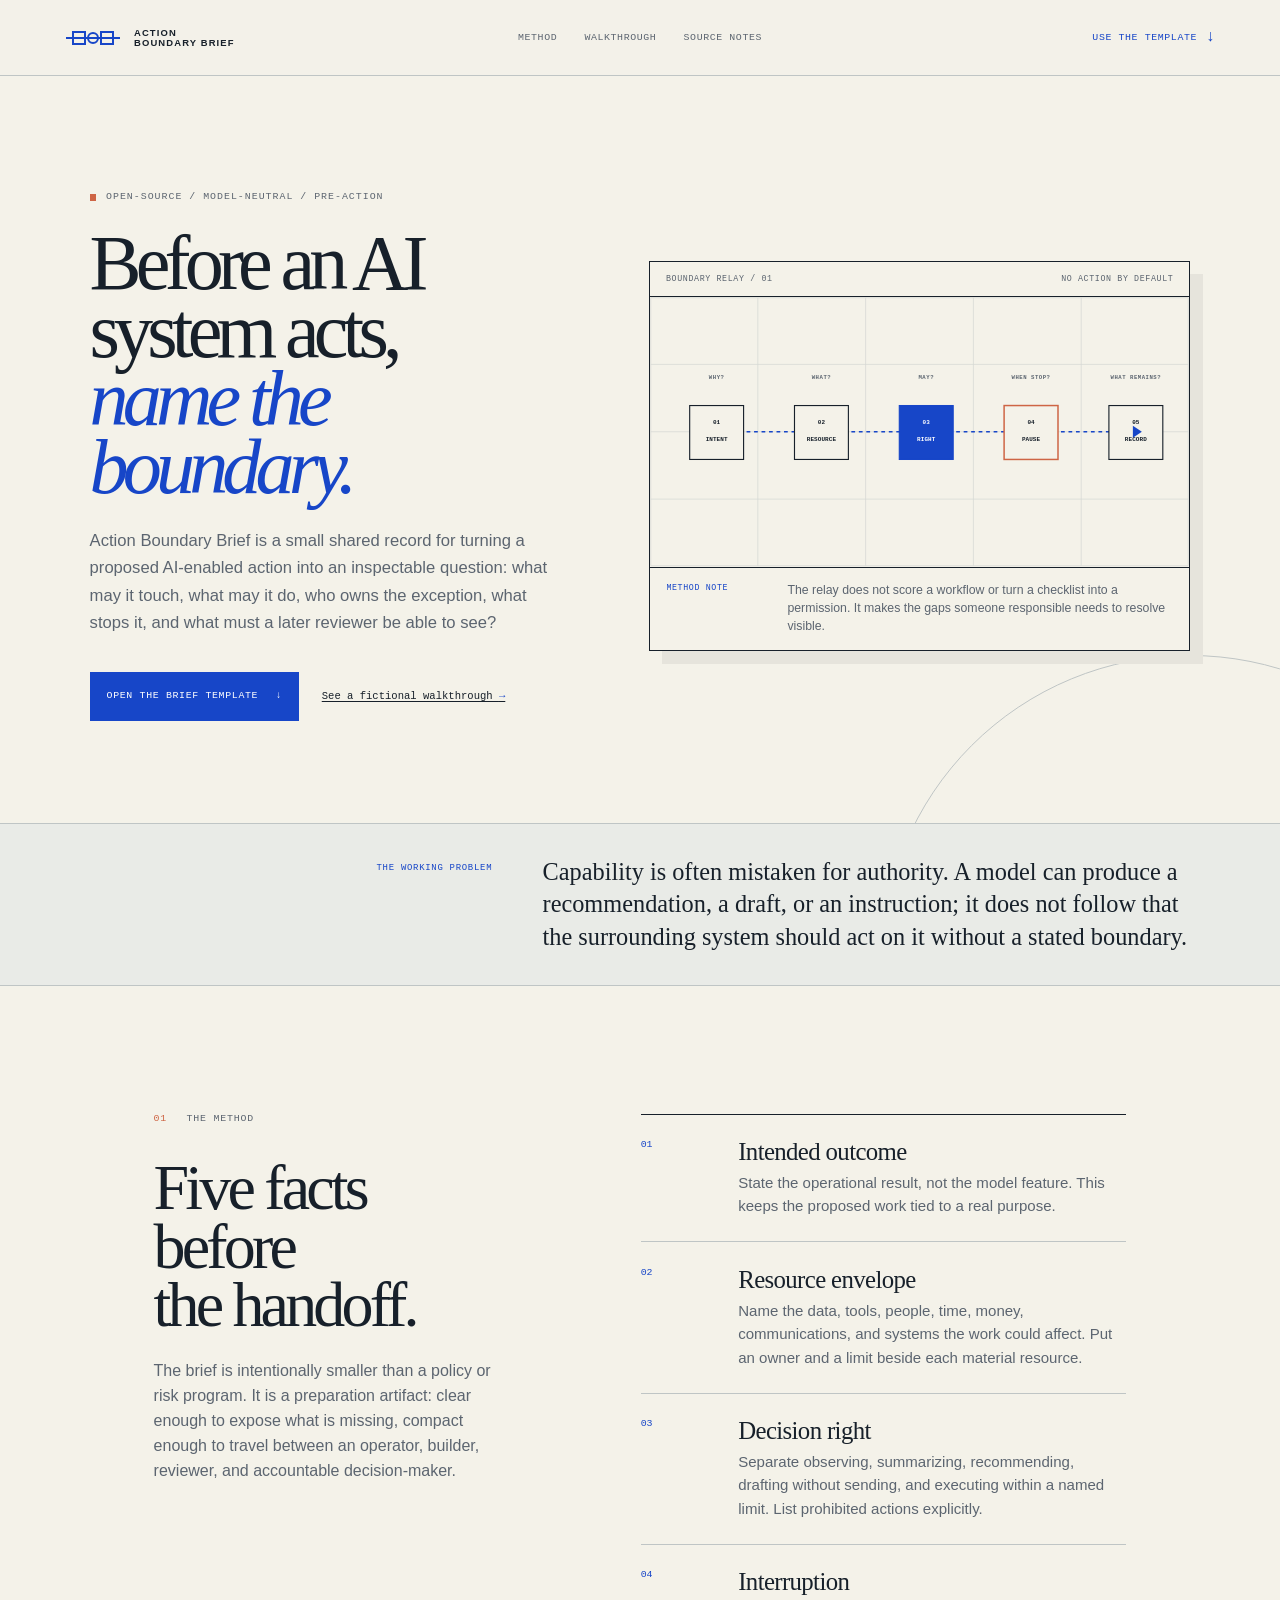
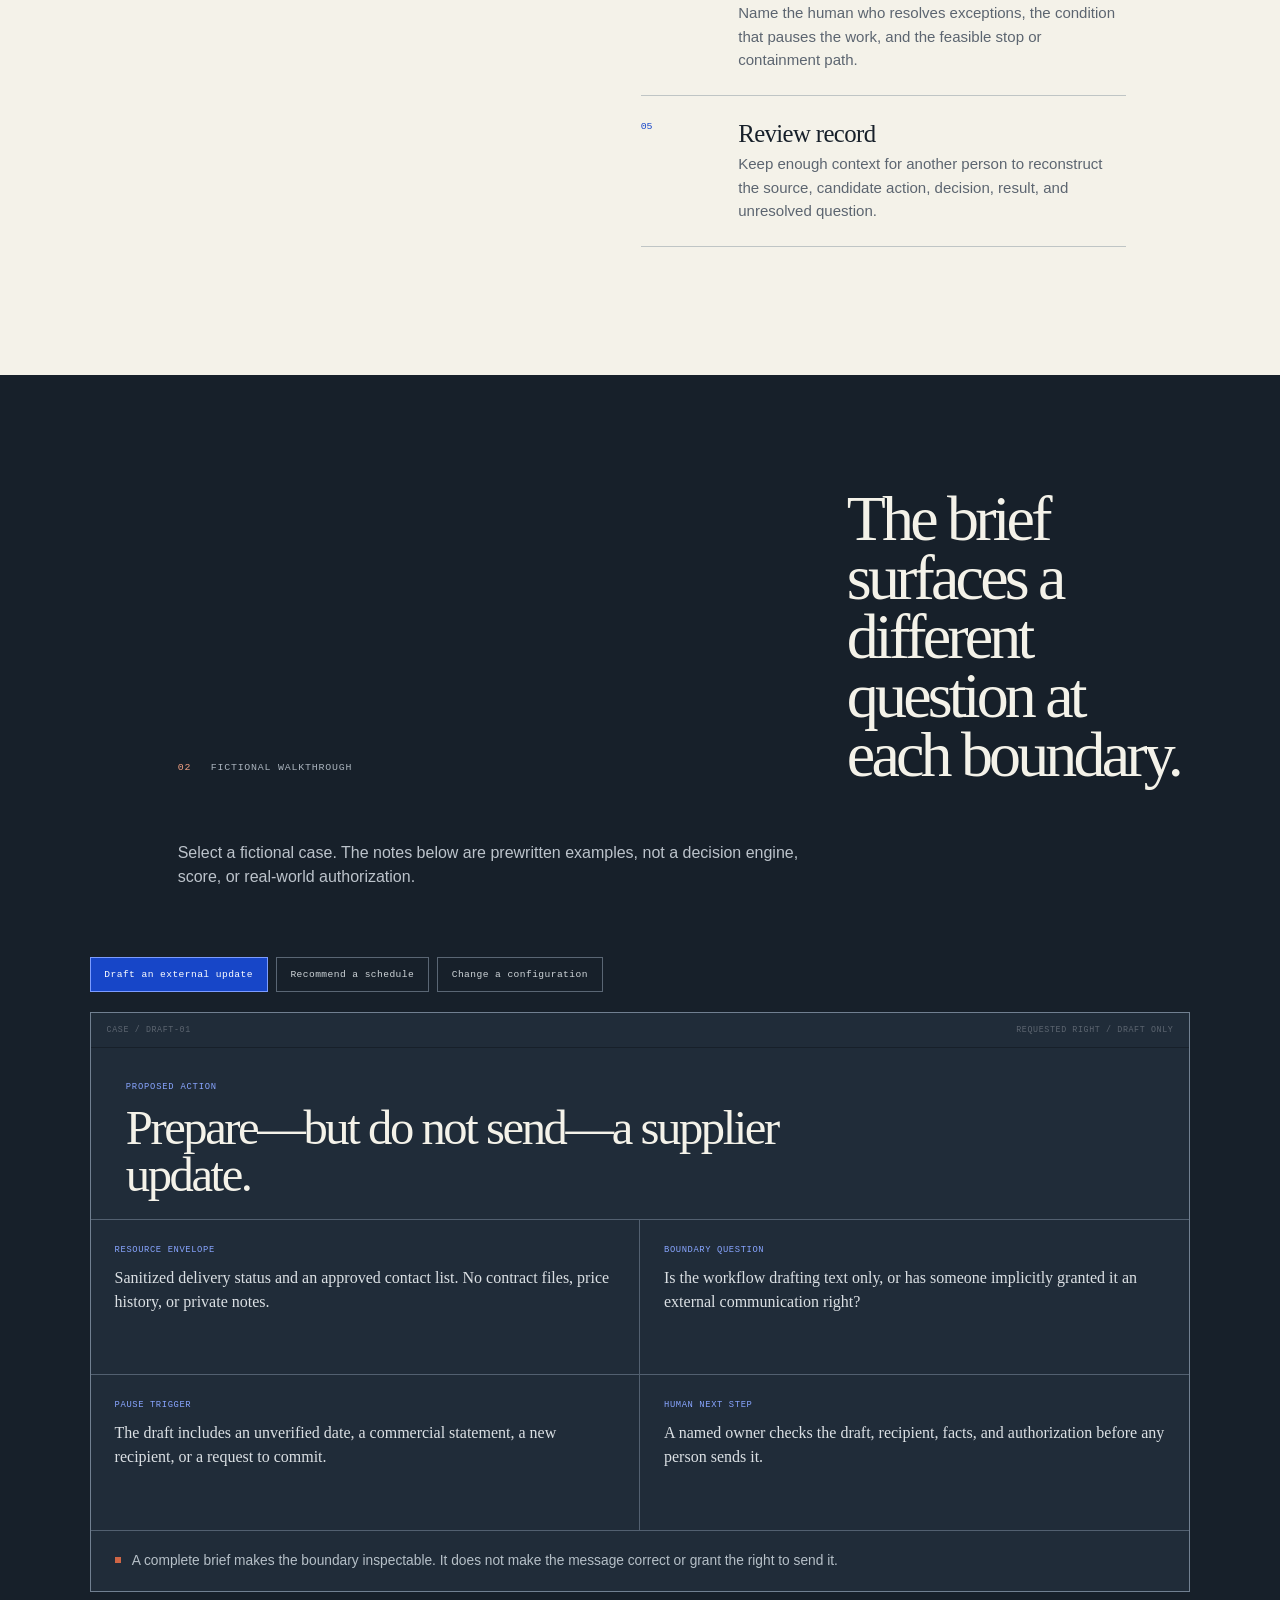
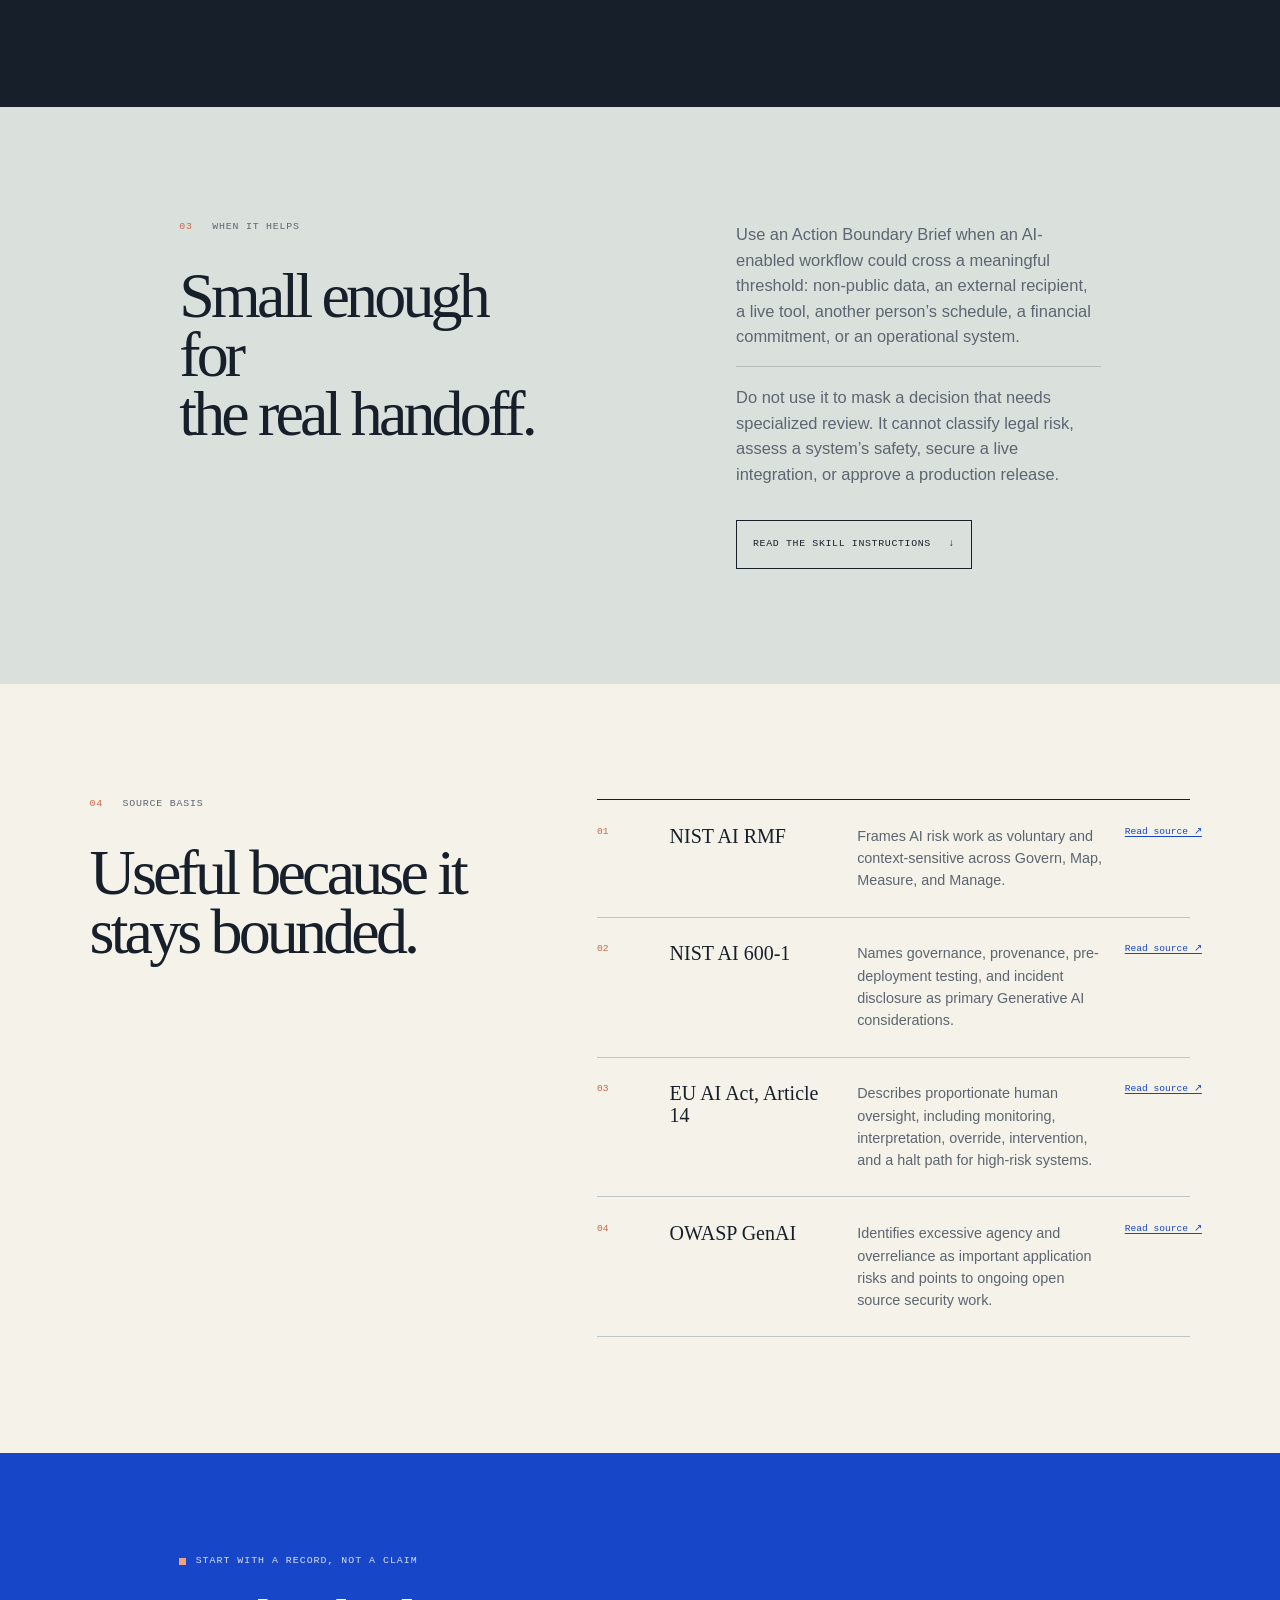
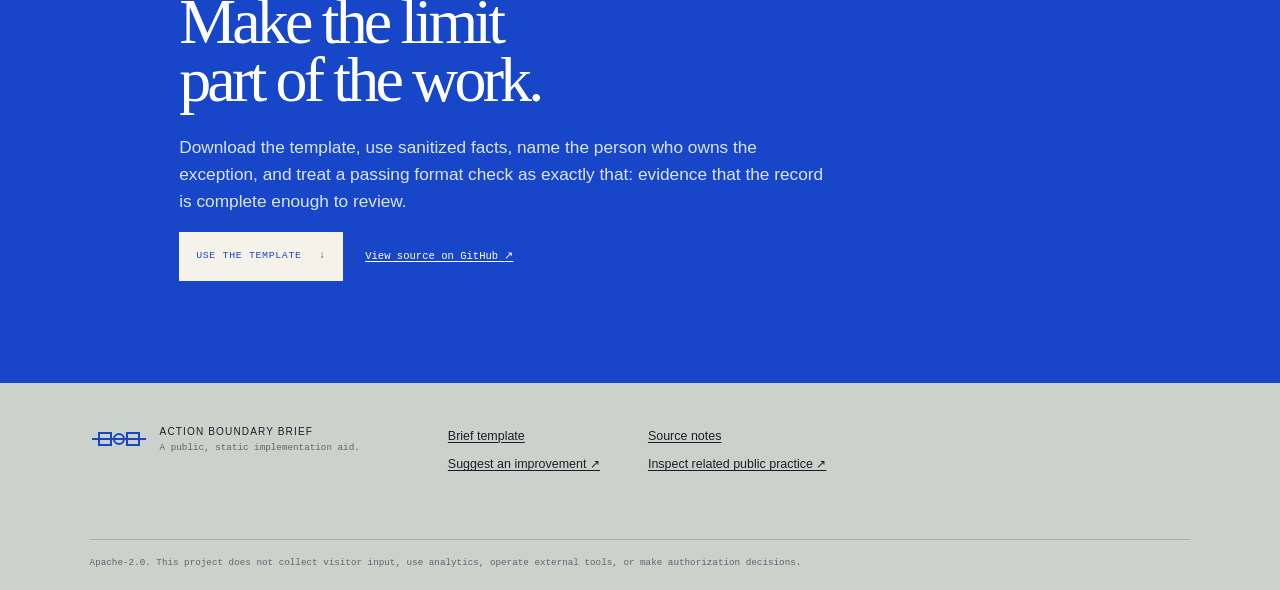
==== index.html @ e9f6a334 "feat: publish Action Boundary Brief skill" ====
<!doctype html>
<html lang="en"><head><meta charset="utf-8"><meta name="viewport" content="width=device-width, initial-scale=1"><title>Action Boundary Brief — Before an AI System Acts</title><meta name="description" content="A model-neutral, open-source skill for documenting the resource boundary, decision right, accountable human, interruption path, and review record before an AI-enabled workflow takes action."><meta name="robots" content="index,follow,max-image-preview:large,max-snippet:-1,max-video-preview:-1"><link rel="canonical" href="https://virtualmase.github.io/action-boundary-brief/"><meta name="theme-color" content="#f4f2e9"><meta property="og:type" content="website"><meta property="og:site_name" content="Action Boundary Brief"><meta property="og:title" content="Action Boundary Brief — Before an AI System Acts"><meta property="og:description" content="A small public skill for making AI-enabled work inspectable before access becomes authority."><meta property="og:url" content="https://virtualmase.github.io/action-boundary-brief/"><meta property="og:image" content="https://virtualmase.github.io/action-boundary-brief/og-image.svg"><link rel="icon" href="favicon.svg" type="image/svg+xml"><link rel="stylesheet" href="styles.css"><script>document.documentElement.classList.add('js');</script><script type="application/ld+json">{"@context":"https://schema.org","@type":"SoftwareSourceCode","@id":"https://virtualmase.github.io/action-boundary-brief/#source","name":"Action Boundary Brief","codeRepository":"https://github.com/virtualmase/action-boundary-brief","programmingLanguage":["Markdown","Python","JavaScript","HTML","CSS"],"license":"https://www.apache.org/licenses/LICENSE-2.0","description":"A model-neutral pre-action skill for making AI-enabled work legible before a workflow receives meaningful access or execution rights."}</script></head>
<body><a class="skip-link" href="#main">Skip to the brief</a><header class="site-header"><a class="brand" href="#top" aria-label="Action Boundary Brief home"><svg viewBox="0 0 58 24" aria-hidden="true"><path d="M2 12h54"/><rect x="9" y="6" width="12" height="12"/><rect x="37" y="6" width="12" height="12"/><circle cx="29" cy="12" r="5"/></svg><span>ACTION<br>BOUNDARY BRIEF</span></a><nav class="desktop-nav" aria-label="Page navigation"><a href="#method">Method</a><a href="#walkthrough">Walkthrough</a><a href="#sources">Source notes</a></nav><a class="header-link" href="templates/action-boundary-brief.md">Use the template <span aria-hidden="true">↓</span></a><button class="menu-toggle" type="button" aria-expanded="false" aria-controls="mobile-menu" aria-label="Open navigation"><span></span><span></span></button><nav class="mobile-menu" id="mobile-menu" aria-label="Mobile navigation"><a href="#method">Method</a><a href="#walkthrough">Walkthrough</a><a href="#sources">Source notes</a><a href="templates/action-boundary-brief.md">Use the template</a></nav></header>
<main id="main"><section class="hero" id="top" aria-labelledby="hero-title"><div class="hero-copy"><p class="eyebrow"><i></i> OPEN-SOURCE / MODEL-NEUTRAL / PRE-ACTION</p><h1 id="hero-title">Before an AI system acts,<br><em>name the boundary.</em></h1><p class="hero-deck">Action Boundary Brief is a small shared record for turning a proposed AI-enabled action into an inspectable question: what may it touch, what may it do, who owns the exception, what stops it, and what must a later reviewer be able to see?</p><div class="hero-actions"><a class="button button-primary" href="templates/action-boundary-brief.md">Open the brief template <span aria-hidden="true">↓</span></a><a class="text-link" href="#walkthrough">See a fictional walkthrough <span aria-hidden="true">→</span></a></div></div><figure class="relay-figure" aria-labelledby="relay-caption"><div class="panel-meta"><span>BOUNDARY RELAY / 01</span><span>NO ACTION BY DEFAULT</span></div><svg viewBox="0 0 720 360" role="img" aria-labelledby="relay-title relay-description"><title id="relay-title">The Action Boundary Brief relay</title><desc id="relay-description">A proposed action moves through five gates: intent, resources, right, interruption, and record. Each gate requires an explicit fact before the next stage can be reviewed.</desc><path class="grid" d="M1 1h718v358H1zM1 90h718M1 180h718M1 270h718M144 1v358M288 1v358M432 1v358M576 1v358"/><path class="route" d="M59 180h601"/><g class="gate"><rect x="53" y="145" width="72" height="72"/><text x="89" y="169">01</text><text x="89" y="193">INTENT</text></g><g class="gate"><rect x="193" y="145" width="72" height="72"/><text x="229" y="169">02</text><text x="229" y="193">RESOURCE</text></g><g class="gate active"><rect x="333" y="145" width="72" height="72"/><text x="369" y="169">03</text><text x="369" y="193">RIGHT</text></g><g class="gate pause"><rect x="473" y="145" width="72" height="72"/><text x="509" y="169">04</text><text x="509" y="193">PAUSE</text></g><g class="gate"><rect x="613" y="145" width="72" height="72"/><text x="649" y="169">05</text><text x="649" y="193">RECORD</text></g><text class="micro-label" x="89" y="110">WHY?</text><text class="micro-label" x="229" y="110">WHAT?</text><text class="micro-label" x="369" y="110">MAY?</text><text class="micro-label" x="509" y="110">WHEN STOP?</text><text class="micro-label" x="649" y="110">WHAT REMAINS?</text><path class="arrow" d="m657 180-12-8v16z"/></svg><figcaption id="relay-caption"><span>METHOD NOTE</span> The relay does not score a workflow or turn a checklist into a permission. It makes the gaps someone responsible needs to resolve visible.</figcaption></figure></section>
<section class="statement"><p><span>THE WORKING PROBLEM</span> Capability is often mistaken for authority. A model can produce a recommendation, a draft, or an instruction; it does not follow that the surrounding system should act on it without a stated boundary.</p></section>
<section class="method" id="method" aria-labelledby="method-title"><div class="section-intro"><p class="section-label"><b>01</b> THE METHOD</p><h2 id="method-title">Five facts before<br>the handoff.</h2><p>The brief is intentionally smaller than a policy or risk program. It is a preparation artifact: clear enough to expose what is missing, compact enough to travel between an operator, builder, reviewer, and accountable decision-maker.</p></div><ol class="method-steps"><li><span>01</span><div><h3>Intended outcome</h3><p>State the operational result, not the model feature. This keeps the proposed work tied to a real purpose.</p></div></li><li><span>02</span><div><h3>Resource envelope</h3><p>Name the data, tools, people, time, money, communications, and systems the work could affect. Put an owner and a limit beside each material resource.</p></div></li><li><span>03</span><div><h3>Decision right</h3><p>Separate observing, summarizing, recommending, drafting without sending, and executing within a named limit. List prohibited actions explicitly.</p></div></li><li><span>04</span><div><h3>Interruption</h3><p>Name the human who resolves exceptions, the condition that pauses the work, and the feasible stop or containment path.</p></div></li><li><span>05</span><div><h3>Review record</h3><p>Keep enough context for another person to reconstruct the source, candidate action, decision, result, and unresolved question.</p></div></li></ol></section>
<section class="walkthrough" id="walkthrough" aria-labelledby="walkthrough-title"><div class="walkthrough-head"><p class="section-label"><b>02</b> FICTIONAL WALKTHROUGH</p><h2 id="walkthrough-title">The brief surfaces a<br>different question at each boundary.</h2><p>Select a fictional case. The notes below are prewritten examples, not a decision engine, score, or real-world authorization.</p></div><div class="case-selector" role="group" aria-label="Choose a fictional walkthrough case"><button class="case-button is-selected" type="button" data-case="draft">Draft an external update</button><button class="case-button" type="button" data-case="schedule">Recommend a schedule</button><button class="case-button" type="button" data-case="config">Change a configuration</button></div><article class="case-sheet" aria-live="polite"><div class="case-meta"><span id="case-code">CASE / DRAFT-01</span><span id="case-state">REQUESTED RIGHT / DRAFT ONLY</span></div><div class="case-title"><p>PROPOSED ACTION</p><h3 id="case-title">Prepare—but do not send—a supplier update.</h3></div><dl class="case-grid"><div><dt>Resource envelope</dt><dd id="case-resource">Sanitized delivery status and an approved contact list. No contract files, price history, or private notes.</dd></div><div><dt>Boundary question</dt><dd id="case-question">Is the workflow drafting text only, or has someone implicitly granted it an external communication right?</dd></div><div><dt>Pause trigger</dt><dd id="case-pause">The draft includes an unverified date, a commercial statement, a new recipient, or a request to commit.</dd></div><div><dt>Human next step</dt><dd id="case-next">A named owner checks the draft, recipient, facts, and authorization before any person sends it.</dd></div></dl><p class="case-note"><i></i><span id="case-note">A complete brief makes the boundary inspectable. It does not make the message correct or grant the right to send it.</span></p></article></section>
<section class="use-boundary"><div><p class="section-label"><b>03</b> WHEN IT HELPS</p><h2>Small enough for<br>the real handoff.</h2></div><div class="use-copy"><p>Use an Action Boundary Brief when an AI-enabled workflow could cross a meaningful threshold: non-public data, an external recipient, a live tool, another person’s schedule, a financial commitment, or an operational system.</p><p>Do not use it to mask a decision that needs specialized review. It cannot classify legal risk, assess a system’s safety, secure a live integration, or approve a production release.</p><a class="button button-outline" href="SKILL.md">Read the skill instructions <span aria-hidden="true">↓</span></a></div></section>
<section class="sources" id="sources" aria-labelledby="sources-title"><div><p class="section-label"><b>04</b> SOURCE BASIS</p><h2 id="sources-title">Useful because it<br>stays bounded.</h2></div><div class="source-list"><article><span>01</span><h3>NIST AI RMF</h3><p>Frames AI risk work as voluntary and context-sensitive across Govern, Map, Measure, and Manage.</p><a href="https://www.nist.gov/itl/ai-risk-management-framework">Read source ↗</a></article><article><span>02</span><h3>NIST AI 600-1</h3><p>Names governance, provenance, pre-deployment testing, and incident disclosure as primary Generative AI considerations.</p><a href="https://doi.org/10.6028/NIST.AI.600-1">Read source ↗</a></article><article><span>03</span><h3>EU AI Act, Article 14</h3><p>Describes proportionate human oversight, including monitoring, interpretation, override, intervention, and a halt path for high-risk systems.</p><a href="https://ai-act-service-desk.ec.europa.eu/en/ai-act/article-14">Read source ↗</a></article><article><span>04</span><h3>OWASP GenAI</h3><p>Identifies excessive agency and overreliance as important application risks and points to ongoing open source security work.</p><a href="https://owasp.org/www-project-top-10-for-large-language-model-applications/">Read source ↗</a></article></div></section>
<section class="closing"><p class="eyebrow"><i></i> START WITH A RECORD, NOT A CLAIM</p><h2>Make the limit<br>part of the work.</h2><p>Download the template, use sanitized facts, name the person who owns the exception, and treat a passing format check as exactly that: evidence that the record is complete enough to review.</p><div><a class="button button-primary" href="templates/action-boundary-brief.md">Use the template <span aria-hidden="true">↓</span></a><a class="text-link" href="https://github.com/virtualmase/action-boundary-brief">View source on GitHub <span aria-hidden="true">↗</span></a></div></section></main>
<footer class="site-footer"><div class="footer-mark"><svg viewBox="0 0 58 24" aria-hidden="true"><path d="M2 12h54"/><rect x="9" y="6" width="12" height="12"/><rect x="37" y="6" width="12" height="12"/><circle cx="29" cy="12" r="5"/></svg><p><strong>ACTION BOUNDARY BRIEF</strong><span>A public, static implementation aid.</span></p></div><div class="footer-links"><a href="templates/action-boundary-brief.md">Brief template</a><a href="references/source-notes.md">Source notes</a><a href="https://github.com/virtualmase/action-boundary-brief/issues">Suggest an improvement ↗</a><a href="https://autonomousresourcemanagement.com/practice/">Inspect related public practice ↗</a></div><p class="footer-note">Apache-2.0. This project does not collect visitor input, use analytics, operate external tools, or make authorization decisions.</p></footer><script src="script.js" defer></script></body></html>
---- styles.css ----
/* Decision Relay — light technical wayfinding; cobalt signals named boundary, rust signals pause/unknown. */
:root{--paper:#f4f2e9;--paper-deep:#e6e4dc;--ink:#17202a;--soft:#5c6570;--line:#bfc5c5;--cobalt:#1746c8;--cobalt-deep:#0e2d83;--rust:#ce6545;--serif:Georgia,"Times New Roman",serif;--sans:Arial,Helvetica,sans-serif;--mono:"SFMono-Regular",Consolas,"Liberation Mono",monospace;--ease:cubic-bezier(.23,1,.32,1)}*{box-sizing:border-box}html{scroll-behavior:smooth}body{margin:0;min-width:320px;background:var(--paper);color:var(--ink);font:16px/1.55 var(--sans)}a{color:inherit;text-underline-offset:.2em;text-decoration-thickness:1px}a:focus-visible,button:focus-visible{outline:3px solid var(--rust);outline-offset:4px}.skip-link{position:fixed;z-index:30;top:.75rem;left:.75rem;padding:.75rem 1rem;background:var(--cobalt);color:#fff;transform:translateY(-200%)}.skip-link:focus{transform:translateY(0)}.site-header{min-height:76px;padding:0 clamp(1.2rem,5vw,5rem);display:grid;grid-template-columns:minmax(200px,1fr) auto minmax(200px,1fr);align-items:center;border-bottom:1px solid var(--line);background:color-mix(in srgb,var(--paper) 94%,transparent);position:relative;z-index:5}.brand{display:inline-flex;align-items:center;gap:.75rem;width:max-content;text-decoration:none;font:700 .59rem/.98 var(--sans);letter-spacing:.12em}.brand svg,.footer-mark svg{width:58px;height:24px;fill:none;stroke:var(--cobalt);stroke-width:2}.desktop-nav{display:flex;gap:1.7rem}.desktop-nav a,.header-link{color:var(--soft);font:.62rem/1 var(--mono);letter-spacing:.06em;text-decoration:none;text-transform:uppercase}.desktop-nav a:hover,.header-link{color:var(--cobalt)}.header-link{justify-self:end;display:inline-flex;gap:.55rem}.header-link span{font-size:1rem;line-height:.5}.menu-toggle,.mobile-menu{display:none}.hero{display:grid;grid-template-columns:minmax(340px,.93fr) minmax(450px,1.07fr);gap:clamp(2rem,7vw,8rem);min-height:690px;padding:clamp(4rem,9vw,9rem) clamp(1.25rem,7vw,9rem) clamp(4rem,8vw,7rem);overflow:hidden;position:relative}.hero:before{content:"";position:absolute;right:-17vw;bottom:-35vw;width:48vw;height:48vw;min-width:500px;min-height:500px;border:1px solid var(--line);border-radius:50%;pointer-events:none}.hero-copy{align-self:center;position:relative;z-index:1}.eyebrow{display:flex;gap:.6rem;align-items:center;margin:0 0 1.55rem;color:var(--soft);font:.62rem/1.3 var(--mono);letter-spacing:.1em}.eyebrow i{display:block;width:.43rem;height:.43rem;background:var(--rust)}h1,h2,h3,p{margin-top:0}h1{margin-bottom:1.65rem;font:400 clamp(3.35rem,6.1vw,6.8rem)/.87 var(--serif);letter-spacing:-.075em}h1 em,h2 em{color:var(--cobalt)}.hero-deck{max-width:630px;margin-bottom:2.2rem;color:var(--soft);font-size:clamp(1rem,1.3vw,1.17rem);line-height:1.65}.hero-actions,.closing>div{display:flex;flex-wrap:wrap;align-items:center;gap:1.4rem}.button{display:inline-flex;align-items:center;justify-content:space-between;gap:1.1rem;min-height:49px;padding:.96rem 1rem;text-decoration:none;font:.62rem/1 var(--mono);letter-spacing:.065em;text-transform:uppercase}.button-primary{border:1px solid var(--cobalt);background:var(--cobalt);color:#fff}.button-primary:hover{background:var(--cobalt-deep)}.button-outline{border:1px solid var(--ink);color:var(--ink)}.button-outline:hover{border-color:var(--cobalt);color:var(--cobalt)}.text-link{font:.66rem/1 var(--mono);color:var(--ink)}.text-link span{color:var(--cobalt)}.relay-figure{align-self:center;position:relative;z-index:1;margin:0;border:1px solid var(--ink);background:var(--paper);box-shadow:13px 13px 0 var(--paper-deep)}.panel-meta,.case-meta{display:flex;justify-content:space-between;gap:.75rem;padding:.8rem 1rem;border-bottom:1px solid var(--ink);font:.52rem/1 var(--mono);letter-spacing:.075em;color:var(--soft)}.relay-figure svg{display:block;width:100%;height:auto}.grid{fill:none;stroke:#d6d9d4;stroke-width:1}.route{stroke:var(--cobalt);stroke-width:2;stroke-dasharray:5 5}.gate rect{fill:var(--paper);stroke:var(--ink);stroke-width:1.5}.gate text{font:700 8px var(--mono);text-anchor:middle;fill:var(--ink);letter-spacing:.1px}.gate.active rect{fill:var(--cobalt);stroke:var(--cobalt)}.gate.active text{fill:#fff}.gate.pause rect{stroke:var(--rust);stroke-width:2}.micro-label{font:700 7.5px var(--mono);text-anchor:middle;fill:var(--soft);letter-spacing:.7px}.arrow{fill:var(--cobalt)}.relay-figure figcaption{display:grid;grid-template-columns:105px 1fr;gap:1rem;padding:.9rem 1rem;border-top:1px solid var(--ink);color:var(--soft);font-size:.77rem;line-height:1.45}.relay-figure figcaption span{color:var(--cobalt);font:.52rem/1.4 var(--mono);letter-spacing:.075em}.statement{display:grid;grid-template-columns:1fr minmax(300px,2fr) minmax(240px,.6fr);padding:2rem clamp(1.25rem,7vw,9rem);border-top:1px solid var(--line);border-bottom:1px solid var(--line);background:#e9ebe7}.statement p{grid-column:2 / span 2;display:grid;grid-template-columns:150px 1fr;gap:1rem;margin:0;font:clamp(1.15rem,1.9vw,1.65rem)/1.32 var(--serif)}.statement span{padding-top:.33rem;color:var(--cobalt);font:.56rem/1.35 var(--mono);letter-spacing:.08em}.method{display:grid;grid-template-columns:minmax(300px,.85fr) minmax(400px,1.15fr);gap:clamp(3rem,10vw,12rem);padding:clamp(4.5rem,10vw,10rem) clamp(1.25rem,12vw,15rem)}.section-label{margin:0 0 2.2rem;color:var(--soft);font:.62rem/1 var(--mono);letter-spacing:.08em}.section-label b{margin-right:.8rem;color:var(--rust);font-weight:400}.section-intro h2,.walkthrough h2,.use-boundary h2,.sources h2,.closing h2{margin-bottom:1.5rem;font:400 clamp(2.7rem,5vw,5.1rem)/.92 var(--serif);letter-spacing:-.06em}.section-intro>p:last-child{max-width:460px;color:var(--soft)}.method-steps{margin:0;padding:0;list-style:none;border-top:1px solid var(--ink)}.method-steps li{display:grid;grid-template-columns:80px 1fr;gap:1.1rem;padding:1.48rem 0;border-bottom:1px solid var(--line)}.method-steps li>span{color:var(--cobalt);font:.62rem/1.5 var(--mono)}.method-steps h3{margin:0 0 .35rem;font:400 1.55rem/1.1 var(--serif);letter-spacing:-.025em}.method-steps p{margin:0;color:var(--soft);font-size:.94rem}.walkthrough{padding:clamp(4.5rem,9vw,9rem) clamp(1.25rem,7vw,9rem);background:var(--ink);color:var(--paper)}.walkthrough-head{display:grid;grid-template-columns:minmax(390px,1.15fr) minmax(230px,.62fr);gap:2rem;align-items:end;margin-left:8%;max-width:1050px}.walkthrough .section-label{color:#aab3bd}.walkthrough .section-label b{color:#f2a083}.walkthrough-head p:last-child{color:#bcc3cb}.case-selector{display:flex;flex-wrap:wrap;gap:.5rem;margin:3.2rem 0 1.25rem}.case-button{padding:.72rem .86rem;border:1px solid #5a6674;background:transparent;color:#cfd5d9;font:.6rem/1 var(--mono);letter-spacing:.045em;cursor:pointer}.case-button:hover,.case-button.is-selected{border-color:#7c9cff;background:var(--cobalt);color:#fff}.case-sheet{border:1px solid #718091;background:#202c39}.case-title{padding:2.2rem 2.2rem 1.2rem;border-bottom:1px solid #526070}.case-title p{margin-bottom:.8rem;color:#88a5ff;font:.55rem/1 var(--mono);letter-spacing:.09em}.case-title h3{max-width:700px;margin:0;font:400 clamp(2rem,3.8vw,4rem)/.98 var(--serif);letter-spacing:-.05em}.case-grid{display:grid;grid-template-columns:repeat(2,minmax(0,1fr));margin:0}.case-grid div{min-height:155px;padding:1.5rem;border-right:1px solid #526070;border-bottom:1px solid #526070}.case-grid div:nth-child(2n){border-right:0}.case-grid div:nth-last-child(-n+2){border-bottom:0}.case-grid dt{margin-bottom:.6rem;color:#88a5ff;font:.55rem/1.4 var(--mono);letter-spacing:.07em;text-transform:uppercase}.case-grid dd{margin:0;color:#dbe0e4;font:1rem/1.47 var(--serif)}.case-note{display:flex;gap:.65rem;margin:0;padding:1.2rem 1.5rem;border-top:1px solid #526070;color:#b6c0c8;font-size:.86rem}.case-note i{flex:0 0 .42rem;height:.42rem;margin-top:.4rem;background:var(--rust)}.use-boundary{display:grid;grid-template-columns:minmax(300px,.8fr) minmax(300px,.8fr);justify-content:space-between;gap:clamp(3rem,15vw,17rem);padding:clamp(4.5rem,9vw,9rem) clamp(1.25rem,14vw,18rem);background:#dae1dd}.use-copy{max-width:510px}.use-copy p{color:var(--soft);font-size:1.03rem}.use-copy p+p{padding-top:1.1rem;border-top:1px solid #b4bfbb}.use-copy .button{margin-top:1rem}.sources{display:grid;grid-template-columns:minmax(280px,.78fr) minmax(430px,1.22fr);gap:clamp(3rem,10vw,12rem);padding:clamp(4.5rem,9vw,9rem) clamp(1.25rem,7vw,9rem)}.source-list{border-top:1px solid var(--ink)}.source-list article{display:grid;grid-template-columns:55px minmax(170px,.5fr) minmax(250px,1fr) max-content;gap:1.1rem;align-items:start;padding:1.55rem 0;border-bottom:1px solid var(--line)}.source-list span{color:var(--rust);font:.6rem/1.5 var(--mono)}.source-list h3{margin:0;font:400 1.25rem/1.1 var(--serif)}.source-list p{margin:0;color:var(--soft);font-size:.9rem}.source-list a{color:var(--cobalt);font:.6rem/1.4 var(--mono);white-space:nowrap}.closing{padding:clamp(4rem,8vw,8rem) clamp(1.25rem,14vw,18rem);background:var(--cobalt);color:#fff}.closing .eyebrow{color:#d7e0ff}.closing .eyebrow i{background:#f3a082}.closing h2{max-width:900px}.closing>p:not(.eyebrow){max-width:650px;color:#dbe4ff;font-size:1.08rem}.closing .button-primary{background:var(--paper);border-color:var(--paper);color:var(--cobalt)}.closing .text-link{color:#fff}.closing .text-link span{color:#fff}.site-footer{display:grid;grid-template-columns:minmax(220px,.6fr) minmax(430px,1.4fr);gap:2.5rem;padding:2.7rem clamp(1.25rem,7vw,9rem) 1.25rem;background:#cbd2cc}.footer-mark{display:flex;align-items:flex-start;gap:.75rem}.footer-mark p{display:grid;gap:.25rem;margin:0}.footer-mark strong{font:.63rem/1 var(--sans);letter-spacing:.11em}.footer-mark span,.footer-note{color:var(--soft);font:.58rem/1.5 var(--mono)}.footer-links{display:grid;grid-template-columns:repeat(2,max-content);gap:.6rem 3rem}.footer-links a{font-size:.78rem}.footer-note{grid-column:1/-1;margin:1.5rem 0 0;padding-top:1rem;border-top:1px solid #a6b1aa}@media (prefers-reduced-motion:no-preference){.relay-figure{animation:enter .52s var(--ease) both}@keyframes enter{from{opacity:0;transform:translate(12px,12px)}to{opacity:1;transform:none}}.case-sheet{transition:opacity .2s var(--ease),transform .2s var(--ease)}.case-sheet.is-updating{opacity:.55;transform:translateY(3px)}}@media (max-width:900px){.site-header{grid-template-columns:1fr auto}.desktop-nav,.header-link{display:none}.menu-toggle{display:grid;gap:5px;padding:.5rem;border:0;background:transparent;color:var(--ink);cursor:pointer}.menu-toggle span{display:block;width:25px;height:1px;background:currentColor}.mobile-menu{position:absolute;z-index:7;top:100%;right:0;left:0;padding:1.1rem clamp(1.2rem,5vw,5rem) 1.4rem;border-bottom:1px solid var(--line);background:var(--paper)}.mobile-menu.is-open{display:grid;gap:1rem}.mobile-menu a{color:var(--soft);font:.65rem/1 var(--mono);text-decoration:none;letter-spacing:.07em;text-transform:uppercase}.hero{grid-template-columns:1fr;min-height:0}.relay-figure{width:min(100%,720px)}.method,.sources{grid-template-columns:1fr;gap:3rem}.walkthrough-head{grid-template-columns:1fr;margin-left:0}.use-boundary{grid-template-columns:1fr;gap:2rem}.source-list article{grid-template-columns:45px minmax(160px,.5fr) 1fr}.source-list article a{grid-column:2}.site-footer{grid-template-columns:1fr}.footer-links{max-width:580px}}@media(max-width:600px){.site-header{min-height:68px;padding:0 1.15rem}.hero{padding:4rem 1.25rem}.hero:before{right:-100vw;bottom:-95vw}.relay-figure figcaption{grid-template-columns:1fr;gap:.35rem}.statement{display:block;padding:1.6rem 1.25rem}.statement p{display:grid;grid-template-columns:1fr;gap:.5rem}.method,.walkthrough,.sources{padding:4.5rem 1.25rem}.method-steps li{grid-template-columns:48px 1fr}.case-selector{display:grid}.case-button{text-align:left}.case-title{padding:1.5rem}.case-grid{grid-template-columns:1fr}.case-grid div,.case-grid div:nth-child(2n),.case-grid div:nth-last-child(-n+2){min-height:0;border-right:0;border-bottom:1px solid #526070}.case-grid div:last-child{border-bottom:0}.case-note{padding:1.2rem}.use-boundary,.closing{padding:4rem 1.25rem}.source-list article{grid-template-columns:35px 1fr}.source-list article p,.source-list article a{grid-column:2}.site-footer{padding:2.5rem 1.25rem 1.2rem}.footer-links{grid-template-columns:1fr;gap:.75rem}}
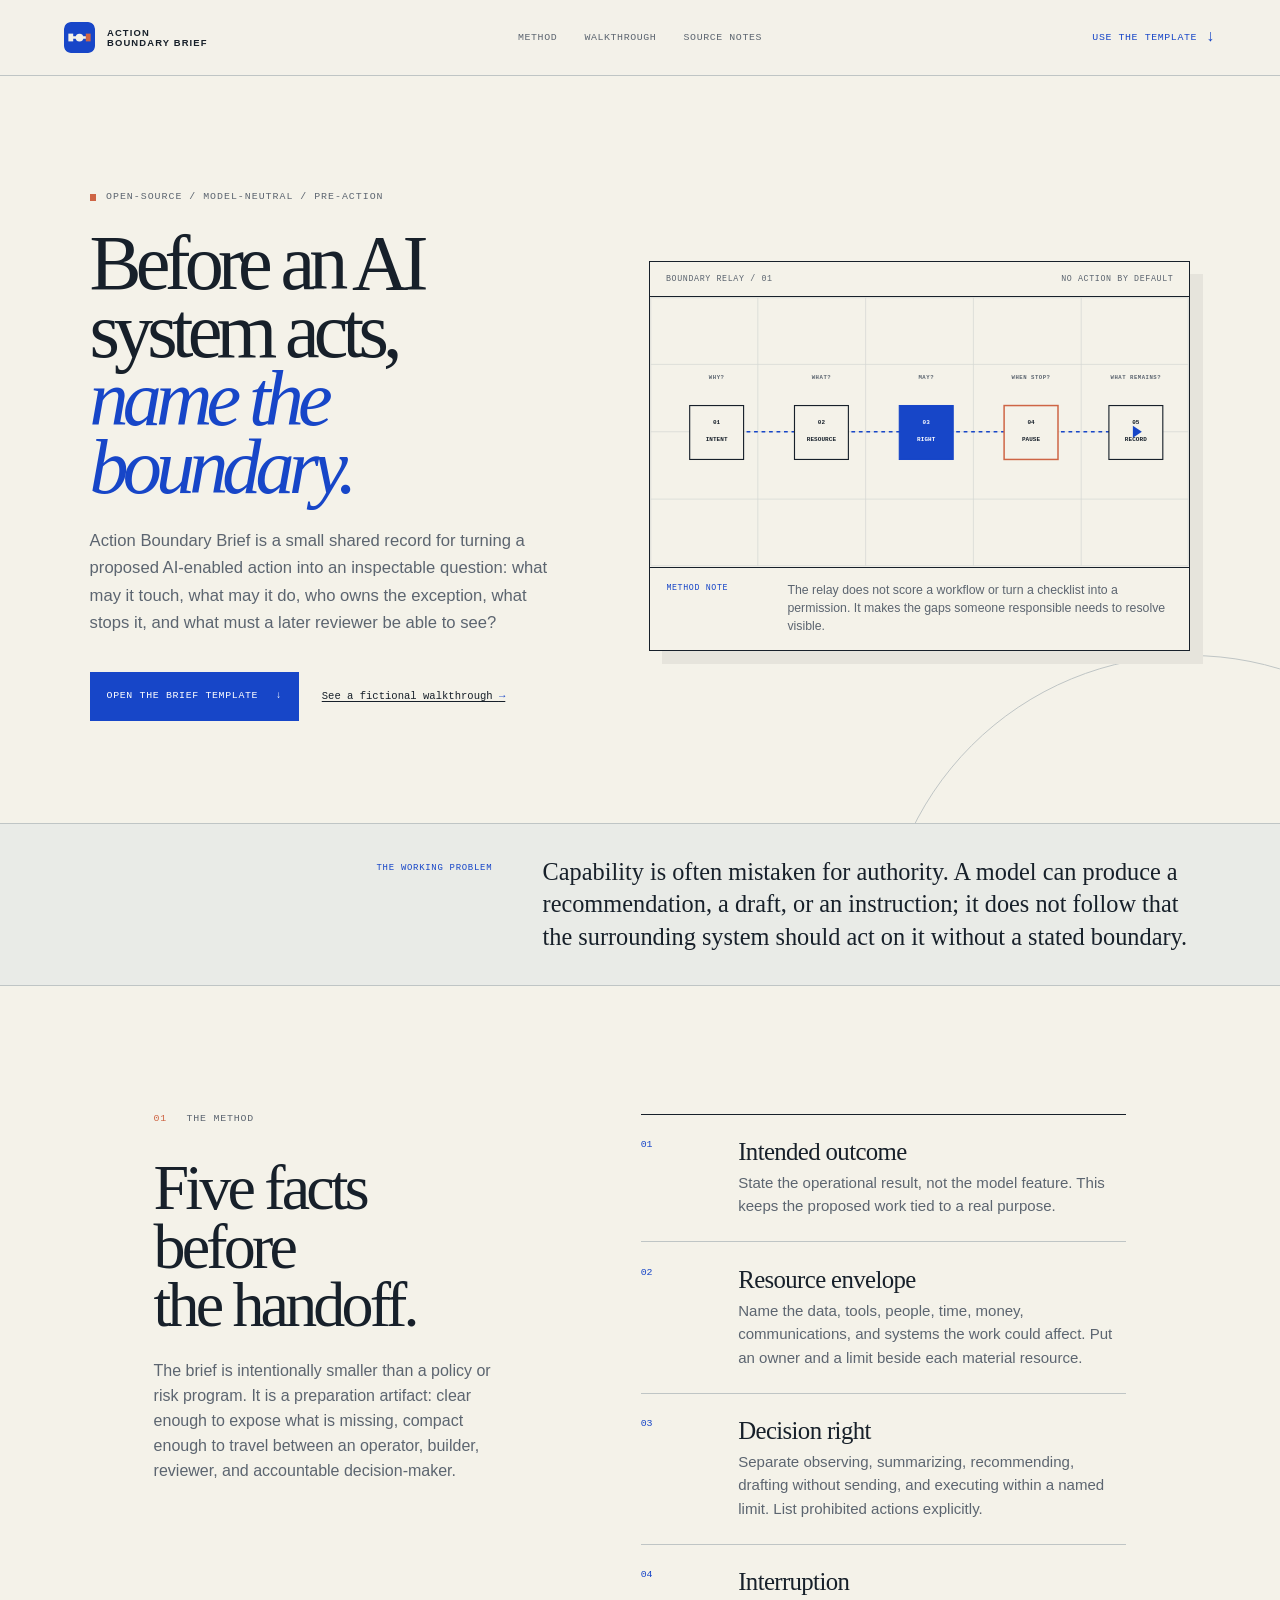
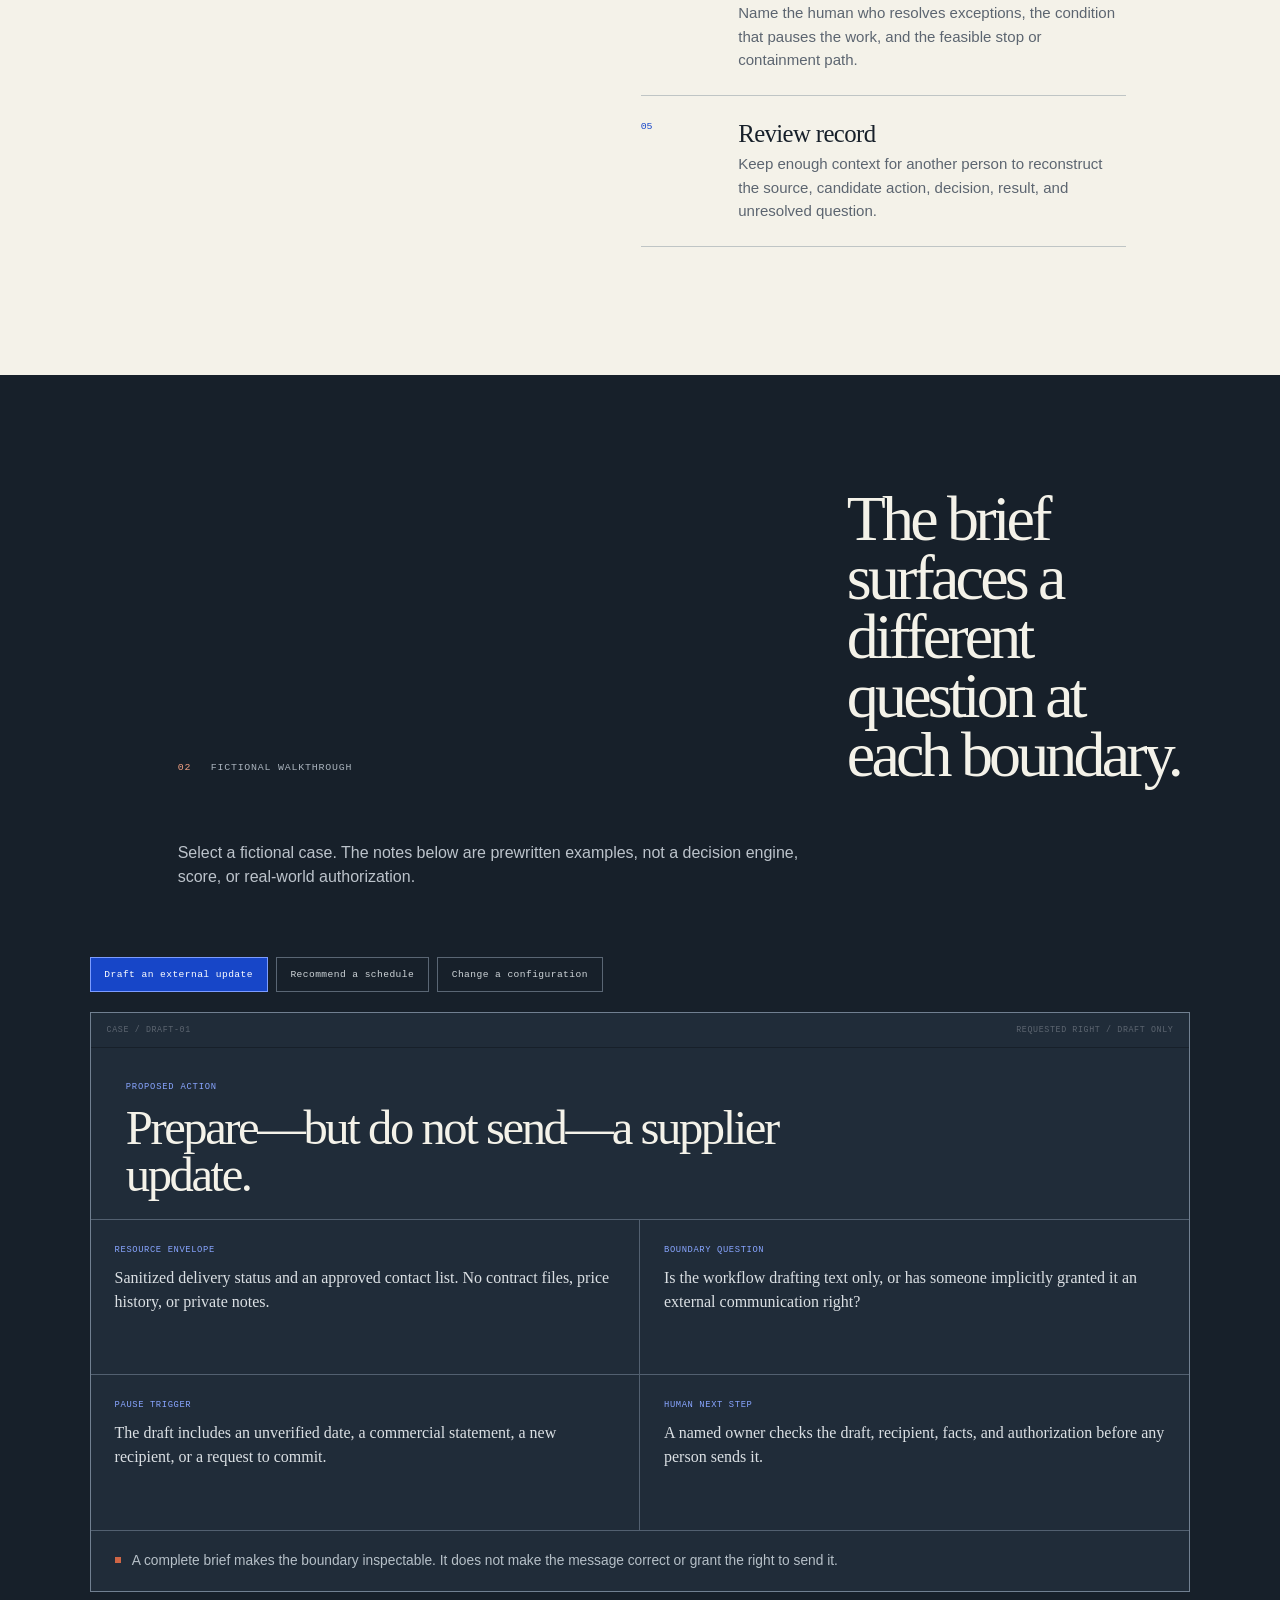
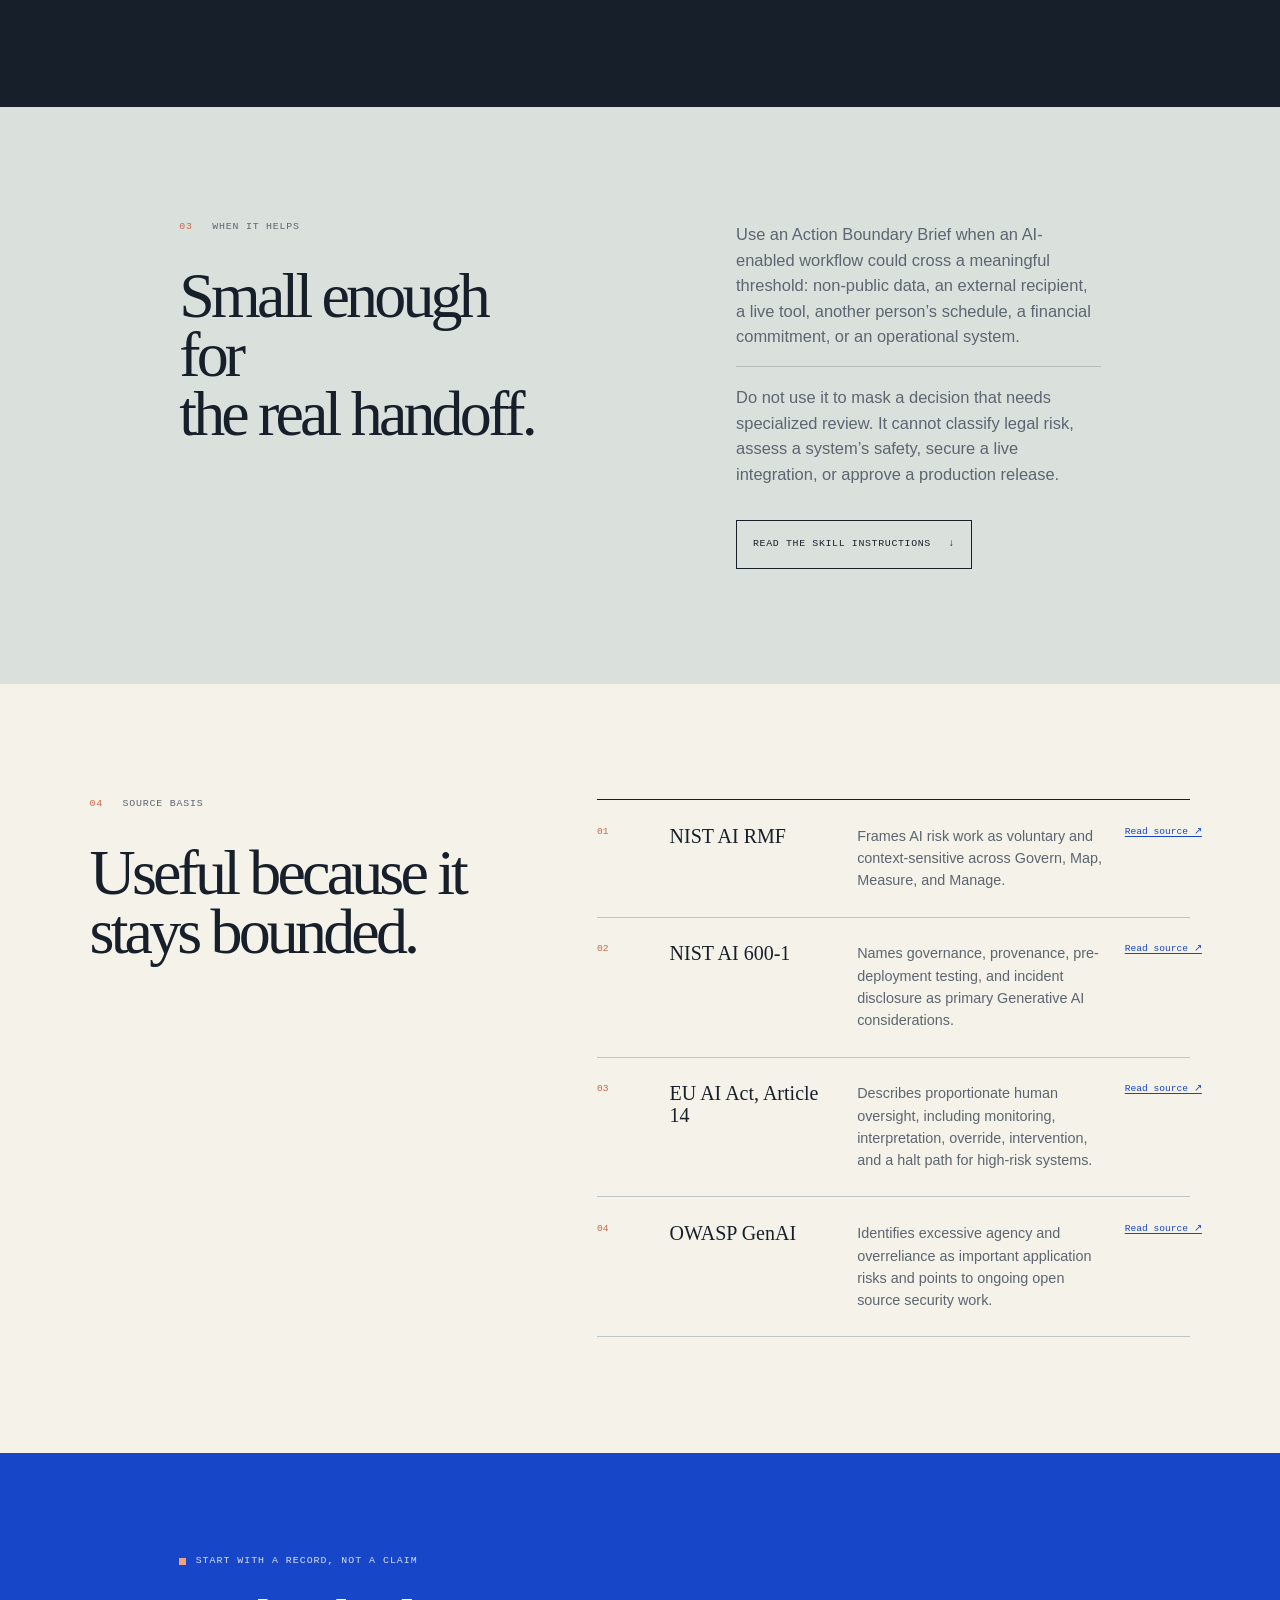
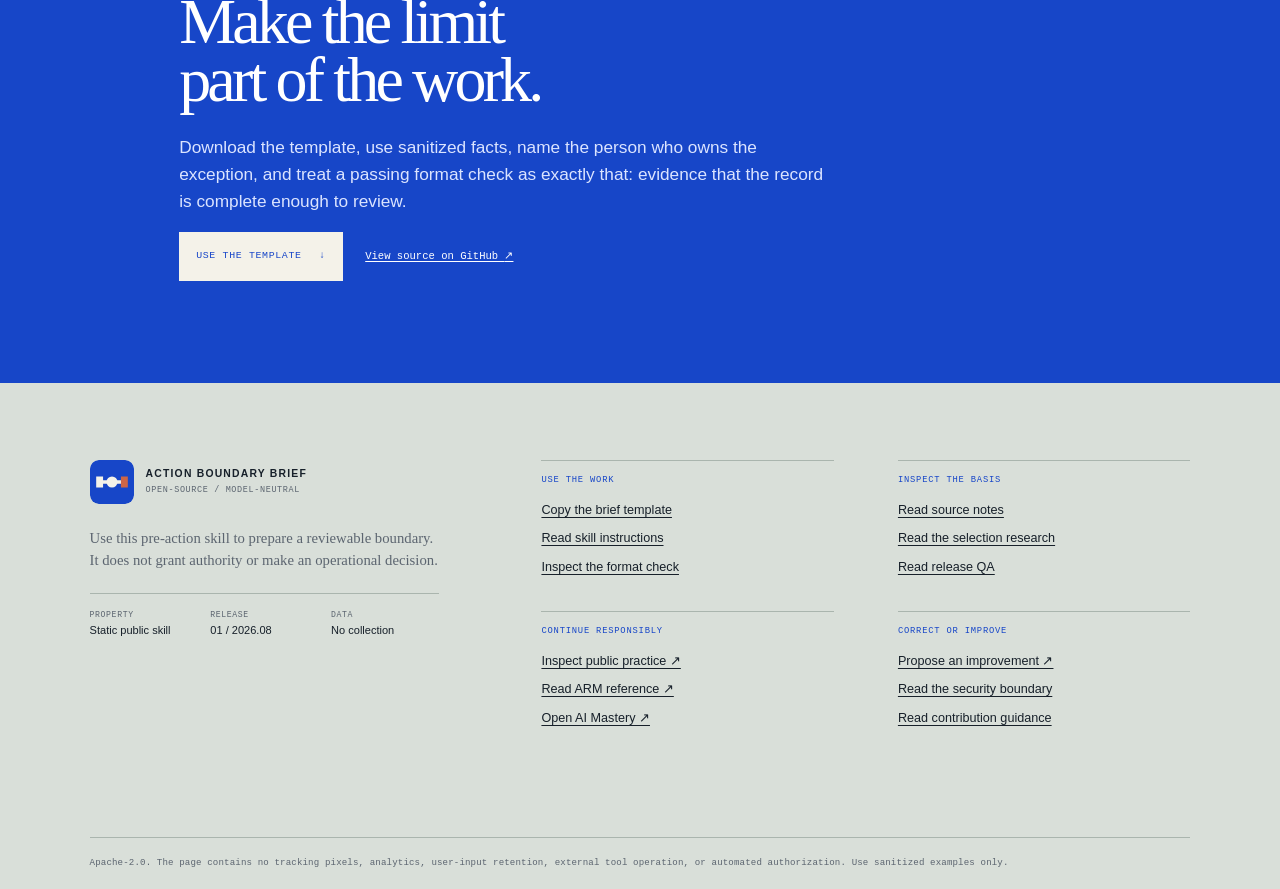
==== commit 000253cd: "feat: strengthen identity footer and discovery" ====
--- a/index.html
+++ b/index.html
@@ -1,11 +1,73 @@
 <!doctype html>
-<html lang="en"><head><meta charset="utf-8"><meta name="viewport" content="width=device-width, initial-scale=1"><title>Action Boundary Brief — Before an AI System Acts</title><meta name="description" content="A model-neutral, open-source skill for documenting the resource boundary, decision right, accountable human, interruption path, and review record before an AI-enabled workflow takes action."><meta name="robots" content="index,follow,max-image-preview:large,max-snippet:-1,max-video-preview:-1"><link rel="canonical" href="https://virtualmase.github.io/action-boundary-brief/"><meta name="theme-color" content="#f4f2e9"><meta property="og:type" content="website"><meta property="og:site_name" content="Action Boundary Brief"><meta property="og:title" content="Action Boundary Brief — Before an AI System Acts"><meta property="og:description" content="A small public skill for making AI-enabled work inspectable before access becomes authority."><meta property="og:url" content="https://virtualmase.github.io/action-boundary-brief/"><meta property="og:image" content="https://virtualmase.github.io/action-boundary-brief/og-image.svg"><link rel="icon" href="favicon.svg" type="image/svg+xml"><link rel="stylesheet" href="styles.css"><script>document.documentElement.classList.add('js');</script><script type="application/ld+json">{"@context":"https://schema.org","@type":"SoftwareSourceCode","@id":"https://virtualmase.github.io/action-boundary-brief/#source","name":"Action Boundary Brief","codeRepository":"https://github.com/virtualmase/action-boundary-brief","programmingLanguage":["Markdown","Python","JavaScript","HTML","CSS"],"license":"https://www.apache.org/licenses/LICENSE-2.0","description":"A model-neutral pre-action skill for making AI-enabled work legible before a workflow receives meaningful access or execution rights."}</script></head>
-<body><a class="skip-link" href="#main">Skip to the brief</a><header class="site-header"><a class="brand" href="#top" aria-label="Action Boundary Brief home"><svg viewBox="0 0 58 24" aria-hidden="true"><path d="M2 12h54"/><rect x="9" y="6" width="12" height="12"/><rect x="37" y="6" width="12" height="12"/><circle cx="29" cy="12" r="5"/></svg><span>ACTION<br>BOUNDARY BRIEF</span></a><nav class="desktop-nav" aria-label="Page navigation"><a href="#method">Method</a><a href="#walkthrough">Walkthrough</a><a href="#sources">Source notes</a></nav><a class="header-link" href="templates/action-boundary-brief.md">Use the template <span aria-hidden="true">↓</span></a><button class="menu-toggle" type="button" aria-expanded="false" aria-controls="mobile-menu" aria-label="Open navigation"><span></span><span></span></button><nav class="mobile-menu" id="mobile-menu" aria-label="Mobile navigation"><a href="#method">Method</a><a href="#walkthrough">Walkthrough</a><a href="#sources">Source notes</a><a href="templates/action-boundary-brief.md">Use the template</a></nav></header>
-<main id="main"><section class="hero" id="top" aria-labelledby="hero-title"><div class="hero-copy"><p class="eyebrow"><i></i> OPEN-SOURCE / MODEL-NEUTRAL / PRE-ACTION</p><h1 id="hero-title">Before an AI system acts,<br><em>name the boundary.</em></h1><p class="hero-deck">Action Boundary Brief is a small shared record for turning a proposed AI-enabled action into an inspectable question: what may it touch, what may it do, who owns the exception, what stops it, and what must a later reviewer be able to see?</p><div class="hero-actions"><a class="button button-primary" href="templates/action-boundary-brief.md">Open the brief template <span aria-hidden="true">↓</span></a><a class="text-link" href="#walkthrough">See a fictional walkthrough <span aria-hidden="true">→</span></a></div></div><figure class="relay-figure" aria-labelledby="relay-caption"><div class="panel-meta"><span>BOUNDARY RELAY / 01</span><span>NO ACTION BY DEFAULT</span></div><svg viewBox="0 0 720 360" role="img" aria-labelledby="relay-title relay-description"><title id="relay-title">The Action Boundary Brief relay</title><desc id="relay-description">A proposed action moves through five gates: intent, resources, right, interruption, and record. Each gate requires an explicit fact before the next stage can be reviewed.</desc><path class="grid" d="M1 1h718v358H1zM1 90h718M1 180h718M1 270h718M144 1v358M288 1v358M432 1v358M576 1v358"/><path class="route" d="M59 180h601"/><g class="gate"><rect x="53" y="145" width="72" height="72"/><text x="89" y="169">01</text><text x="89" y="193">INTENT</text></g><g class="gate"><rect x="193" y="145" width="72" height="72"/><text x="229" y="169">02</text><text x="229" y="193">RESOURCE</text></g><g class="gate active"><rect x="333" y="145" width="72" height="72"/><text x="369" y="169">03</text><text x="369" y="193">RIGHT</text></g><g class="gate pause"><rect x="473" y="145" width="72" height="72"/><text x="509" y="169">04</text><text x="509" y="193">PAUSE</text></g><g class="gate"><rect x="613" y="145" width="72" height="72"/><text x="649" y="169">05</text><text x="649" y="193">RECORD</text></g><text class="micro-label" x="89" y="110">WHY?</text><text class="micro-label" x="229" y="110">WHAT?</text><text class="micro-label" x="369" y="110">MAY?</text><text class="micro-label" x="509" y="110">WHEN STOP?</text><text class="micro-label" x="649" y="110">WHAT REMAINS?</text><path class="arrow" d="m657 180-12-8v16z"/></svg><figcaption id="relay-caption"><span>METHOD NOTE</span> The relay does not score a workflow or turn a checklist into a permission. It makes the gaps someone responsible needs to resolve visible.</figcaption></figure></section>
-<section class="statement"><p><span>THE WORKING PROBLEM</span> Capability is often mistaken for authority. A model can produce a recommendation, a draft, or an instruction; it does not follow that the surrounding system should act on it without a stated boundary.</p></section>
-<section class="method" id="method" aria-labelledby="method-title"><div class="section-intro"><p class="section-label"><b>01</b> THE METHOD</p><h2 id="method-title">Five facts before<br>the handoff.</h2><p>The brief is intentionally smaller than a policy or risk program. It is a preparation artifact: clear enough to expose what is missing, compact enough to travel between an operator, builder, reviewer, and accountable decision-maker.</p></div><ol class="method-steps"><li><span>01</span><div><h3>Intended outcome</h3><p>State the operational result, not the model feature. This keeps the proposed work tied to a real purpose.</p></div></li><li><span>02</span><div><h3>Resource envelope</h3><p>Name the data, tools, people, time, money, communications, and systems the work could affect. Put an owner and a limit beside each material resource.</p></div></li><li><span>03</span><div><h3>Decision right</h3><p>Separate observing, summarizing, recommending, drafting without sending, and executing within a named limit. List prohibited actions explicitly.</p></div></li><li><span>04</span><div><h3>Interruption</h3><p>Name the human who resolves exceptions, the condition that pauses the work, and the feasible stop or containment path.</p></div></li><li><span>05</span><div><h3>Review record</h3><p>Keep enough context for another person to reconstruct the source, candidate action, decision, result, and unresolved question.</p></div></li></ol></section>
-<section class="walkthrough" id="walkthrough" aria-labelledby="walkthrough-title"><div class="walkthrough-head"><p class="section-label"><b>02</b> FICTIONAL WALKTHROUGH</p><h2 id="walkthrough-title">The brief surfaces a<br>different question at each boundary.</h2><p>Select a fictional case. The notes below are prewritten examples, not a decision engine, score, or real-world authorization.</p></div><div class="case-selector" role="group" aria-label="Choose a fictional walkthrough case"><button class="case-button is-selected" type="button" data-case="draft">Draft an external update</button><button class="case-button" type="button" data-case="schedule">Recommend a schedule</button><button class="case-button" type="button" data-case="config">Change a configuration</button></div><article class="case-sheet" aria-live="polite"><div class="case-meta"><span id="case-code">CASE / DRAFT-01</span><span id="case-state">REQUESTED RIGHT / DRAFT ONLY</span></div><div class="case-title"><p>PROPOSED ACTION</p><h3 id="case-title">Prepare—but do not send—a supplier update.</h3></div><dl class="case-grid"><div><dt>Resource envelope</dt><dd id="case-resource">Sanitized delivery status and an approved contact list. No contract files, price history, or private notes.</dd></div><div><dt>Boundary question</dt><dd id="case-question">Is the workflow drafting text only, or has someone implicitly granted it an external communication right?</dd></div><div><dt>Pause trigger</dt><dd id="case-pause">The draft includes an unverified date, a commercial statement, a new recipient, or a request to commit.</dd></div><div><dt>Human next step</dt><dd id="case-next">A named owner checks the draft, recipient, facts, and authorization before any person sends it.</dd></div></dl><p class="case-note"><i></i><span id="case-note">A complete brief makes the boundary inspectable. It does not make the message correct or grant the right to send it.</span></p></article></section>
-<section class="use-boundary"><div><p class="section-label"><b>03</b> WHEN IT HELPS</p><h2>Small enough for<br>the real handoff.</h2></div><div class="use-copy"><p>Use an Action Boundary Brief when an AI-enabled workflow could cross a meaningful threshold: non-public data, an external recipient, a live tool, another person’s schedule, a financial commitment, or an operational system.</p><p>Do not use it to mask a decision that needs specialized review. It cannot classify legal risk, assess a system’s safety, secure a live integration, or approve a production release.</p><a class="button button-outline" href="SKILL.md">Read the skill instructions <span aria-hidden="true">↓</span></a></div></section>
-<section class="sources" id="sources" aria-labelledby="sources-title"><div><p class="section-label"><b>04</b> SOURCE BASIS</p><h2 id="sources-title">Useful because it<br>stays bounded.</h2></div><div class="source-list"><article><span>01</span><h3>NIST AI RMF</h3><p>Frames AI risk work as voluntary and context-sensitive across Govern, Map, Measure, and Manage.</p><a href="https://www.nist.gov/itl/ai-risk-management-framework">Read source ↗</a></article><article><span>02</span><h3>NIST AI 600-1</h3><p>Names governance, provenance, pre-deployment testing, and incident disclosure as primary Generative AI considerations.</p><a href="https://doi.org/10.6028/NIST.AI.600-1">Read source ↗</a></article><article><span>03</span><h3>EU AI Act, Article 14</h3><p>Describes proportionate human oversight, including monitoring, interpretation, override, intervention, and a halt path for high-risk systems.</p><a href="https://ai-act-service-desk.ec.europa.eu/en/ai-act/article-14">Read source ↗</a></article><article><span>04</span><h3>OWASP GenAI</h3><p>Identifies excessive agency and overreliance as important application risks and points to ongoing open source security work.</p><a href="https://owasp.org/www-project-top-10-for-large-language-model-applications/">Read source ↗</a></article></div></section>
-<section class="closing"><p class="eyebrow"><i></i> START WITH A RECORD, NOT A CLAIM</p><h2>Make the limit<br>part of the work.</h2><p>Download the template, use sanitized facts, name the person who owns the exception, and treat a passing format check as exactly that: evidence that the record is complete enough to review.</p><div><a class="button button-primary" href="templates/action-boundary-brief.md">Use the template <span aria-hidden="true">↓</span></a><a class="text-link" href="https://github.com/virtualmase/action-boundary-brief">View source on GitHub <span aria-hidden="true">↗</span></a></div></section></main>
-<footer class="site-footer"><div class="footer-mark"><svg viewBox="0 0 58 24" aria-hidden="true"><path d="M2 12h54"/><rect x="9" y="6" width="12" height="12"/><rect x="37" y="6" width="12" height="12"/><circle cx="29" cy="12" r="5"/></svg><p><strong>ACTION BOUNDARY BRIEF</strong><span>A public, static implementation aid.</span></p></div><div class="footer-links"><a href="templates/action-boundary-brief.md">Brief template</a><a href="references/source-notes.md">Source notes</a><a href="https://github.com/virtualmase/action-boundary-brief/issues">Suggest an improvement ↗</a><a href="https://autonomousresourcemanagement.com/practice/">Inspect related public practice ↗</a></div><p class="footer-note">Apache-2.0. This project does not collect visitor input, use analytics, operate external tools, or make authorization decisions.</p></footer><script src="script.js" defer></script></body></html>
+<html lang="en">
+<head>
+  <meta charset="utf-8">
+  <meta name="viewport" content="width=device-width, initial-scale=1">
+  <title>Action Boundary Brief — A Pre-Action Skill for AI-Enabled Work</title>
+  <meta name="description" content="An open-source, model-neutral pre-action skill that records the resource boundary, decision right, accountable human, interruption path, and review record before an AI-enabled workflow acts.">
+  <meta name="author" content="Virtualmase">
+  <meta name="robots" content="index,follow,max-image-preview:large,max-snippet:-1,max-video-preview:-1">
+  <link rel="canonical" href="https://virtualmase.github.io/action-boundary-brief/">
+  <meta name="theme-color" content="#1746c8">
+  <meta property="og:type" content="website">
+  <meta property="og:site_name" content="Action Boundary Brief">
+  <meta property="og:title" content="Action Boundary Brief — Before an AI System Acts">
+  <meta property="og:description" content="A small open-source skill for making AI-enabled work inspectable before access becomes authority.">
+  <meta property="og:url" content="https://virtualmase.github.io/action-boundary-brief/">
+  <meta property="og:image" content="https://virtualmase.github.io/action-boundary-brief/og-image.png">
+  <meta property="og:image:width" content="1200">
+  <meta property="og:image:height" content="630">
+  <meta property="og:image:alt" content="Action Boundary Brief: Before an AI system acts, name the boundary.">
+  <meta property="og:locale" content="en_US">
+  <meta name="twitter:card" content="summary_large_image">
+  <meta name="twitter:title" content="Action Boundary Brief — Before an AI System Acts">
+  <meta name="twitter:description" content="Name the boundary before access becomes authority.">
+  <meta name="twitter:image" content="https://virtualmase.github.io/action-boundary-brief/og-image.png">
+  <meta name="twitter:image:alt" content="Action Boundary Brief relay mark and pre-action boundary statement.">
+  <link rel="icon" href="favicon.svg" type="image/svg+xml">
+  <link rel="icon" href="favicon-48.png" sizes="48x48" type="image/png">
+  <link rel="apple-touch-icon" href="favicon-180.png" sizes="180x180">
+  <link rel="manifest" href="manifest.webmanifest">
+  <link rel="stylesheet" href="styles.css">
+  <link rel="stylesheet" href="identity-seo.css">
+  <script>document.documentElement.classList.add('js');</script>
+  <script type="application/ld+json">
+  {
+    "@context":"https://schema.org",
+    "@graph":[
+      {"@type":"WebSite","@id":"https://virtualmase.github.io/action-boundary-brief/#website","name":"Action Boundary Brief","url":"https://virtualmase.github.io/action-boundary-brief/","inLanguage":"en","description":"A public, open-source skill for making AI-enabled work inspectable before access becomes authority."},
+      {"@type":"WebPage","@id":"https://virtualmase.github.io/action-boundary-brief/#webpage","url":"https://virtualmase.github.io/action-boundary-brief/","name":"Action Boundary Brief — A Pre-Action Skill for AI-Enabled Work","description":"A model-neutral pre-action skill that records an intended outcome, resource envelope, decision right, accountable human, interruption path, and review record.","isPartOf":{"@id":"https://virtualmase.github.io/action-boundary-brief/#website"},"inLanguage":"en","primaryImageOfPage":{"@type":"ImageObject","url":"https://virtualmase.github.io/action-boundary-brief/og-image.png","width":1200,"height":630}},
+      {"@type":"SoftwareSourceCode","@id":"https://virtualmase.github.io/action-boundary-brief/#source","name":"Action Boundary Brief","codeRepository":"https://github.com/virtualmase/action-boundary-brief","programmingLanguage":["Markdown","Python","JavaScript","HTML","CSS"],"license":"https://www.apache.org/licenses/LICENSE-2.0","isBasedOn":["https://www.nist.gov/itl/ai-risk-management-framework","https://doi.org/10.6028/NIST.AI.600-1","https://ai-act-service-desk.ec.europa.eu/en/ai-act/article-14","https://owasp.org/www-project-top-10-for-large-language-model-applications/"],"description":"A model-neutral pre-action skill for documenting an AI-enabled action’s intended outcome, resource envelope, decision right, accountable person, interruption path, and review record."}
+    ]
+  }
+  </script>
+</head>
+<body>
+  <a class="skip-link" href="#main">Skip to the brief</a>
+  <header class="site-header">
+    <a class="brand" href="#top" aria-label="Action Boundary Brief home"><img class="brand-symbol" src="favicon.svg" alt=""><span>ACTION<br>BOUNDARY BRIEF</span></a>
+    <nav class="desktop-nav" aria-label="Page navigation"><a href="#method">Method</a><a href="#walkthrough">Walkthrough</a><a href="#sources">Source notes</a></nav>
+    <a class="header-link" href="templates/action-boundary-brief.md">Use the template <span aria-hidden="true">↓</span></a>
+    <button class="menu-toggle" type="button" aria-expanded="false" aria-controls="mobile-menu" aria-label="Open navigation"><span></span><span></span></button>
+    <nav class="mobile-menu" id="mobile-menu" aria-label="Mobile navigation"><a href="#method">Method</a><a href="#walkthrough">Walkthrough</a><a href="#sources">Source notes</a><a href="templates/action-boundary-brief.md">Use the template</a></nav>
+  </header>
+  <main id="main">
+    <section class="hero" id="top" aria-labelledby="hero-title">
+      <div class="hero-copy"><p class="eyebrow"><i></i> OPEN-SOURCE / MODEL-NEUTRAL / PRE-ACTION</p><h1 id="hero-title">Before an AI system acts,<br><em>name the boundary.</em></h1><p class="hero-deck">Action Boundary Brief is a small shared record for turning a proposed AI-enabled action into an inspectable question: what may it touch, what may it do, who owns the exception, what stops it, and what must a later reviewer be able to see?</p><div class="hero-actions"><a class="button button-primary" href="templates/action-boundary-brief.md">Open the brief template <span aria-hidden="true">↓</span></a><a class="text-link" href="#walkthrough">See a fictional walkthrough <span aria-hidden="true">→</span></a></div></div>
+      <figure class="relay-figure" aria-labelledby="relay-caption"><div class="panel-meta"><span>BOUNDARY RELAY / 01</span><span>NO ACTION BY DEFAULT</span></div><svg viewBox="0 0 720 360" role="img" aria-labelledby="relay-title relay-description"><title id="relay-title">The Action Boundary Brief relay</title><desc id="relay-description">A proposed action moves through five gates: intent, resources, right, interruption, and record. Each gate requires an explicit fact before the next stage can be reviewed.</desc><path class="grid" d="M1 1h718v358H1zM1 90h718M1 180h718M1 270h718M144 1v358M288 1v358M432 1v358M576 1v358"/><path class="route" d="M59 180h601"/><g class="gate"><rect x="53" y="145" width="72" height="72"/><text x="89" y="169">01</text><text x="89" y="193">INTENT</text></g><g class="gate"><rect x="193" y="145" width="72" height="72"/><text x="229" y="169">02</text><text x="229" y="193">RESOURCE</text></g><g class="gate active"><rect x="333" y="145" width="72" height="72"/><text x="369" y="169">03</text><text x="369" y="193">RIGHT</text></g><g class="gate pause"><rect x="473" y="145" width="72" height="72"/><text x="509" y="169">04</text><text x="509" y="193">PAUSE</text></g><g class="gate"><rect x="613" y="145" width="72" height="72"/><text x="649" y="169">05</text><text x="649" y="193">RECORD</text></g><text class="micro-label" x="89" y="110">WHY?</text><text class="micro-label" x="229" y="110">WHAT?</text><text class="micro-label" x="369" y="110">MAY?</text><text class="micro-label" x="509" y="110">WHEN STOP?</text><text class="micro-label" x="649" y="110">WHAT REMAINS?</text><path class="arrow" d="m657 180-12-8v16z"/></svg><figcaption id="relay-caption"><span>METHOD NOTE</span> The relay does not score a workflow or turn a checklist into a permission. It makes the gaps someone responsible needs to resolve visible.</figcaption></figure>
+    </section>
+    <section class="statement"><p><span>THE WORKING PROBLEM</span> Capability is often mistaken for authority. A model can produce a recommendation, a draft, or an instruction; it does not follow that the surrounding system should act on it without a stated boundary.</p></section>
+    <section class="method" id="method" aria-labelledby="method-title"><div class="section-intro"><p class="section-label"><b>01</b> THE METHOD</p><h2 id="method-title">Five facts before<br>the handoff.</h2><p>The brief is intentionally smaller than a policy or risk program. It is a preparation artifact: clear enough to expose what is missing, compact enough to travel between an operator, builder, reviewer, and accountable decision-maker.</p></div><ol class="method-steps"><li><span>01</span><div><h3>Intended outcome</h3><p>State the operational result, not the model feature. This keeps the proposed work tied to a real purpose.</p></div></li><li><span>02</span><div><h3>Resource envelope</h3><p>Name the data, tools, people, time, money, communications, and systems the work could affect. Put an owner and a limit beside each material resource.</p></div></li><li><span>03</span><div><h3>Decision right</h3><p>Separate observing, summarizing, recommending, drafting without sending, and executing within a named limit. List prohibited actions explicitly.</p></div></li><li><span>04</span><div><h3>Interruption</h3><p>Name the human who resolves exceptions, the condition that pauses the work, and the feasible stop or containment path.</p></div></li><li><span>05</span><div><h3>Review record</h3><p>Keep enough context for another person to reconstruct the source, candidate action, decision, result, and unresolved question.</p></div></li></ol></section>
+    <section class="walkthrough" id="walkthrough" aria-labelledby="walkthrough-title"><div class="walkthrough-head"><p class="section-label"><b>02</b> FICTIONAL WALKTHROUGH</p><h2 id="walkthrough-title">The brief surfaces a<br>different question at each boundary.</h2><p>Select a fictional case. The notes below are prewritten examples, not a decision engine, score, or real-world authorization.</p></div><div class="case-selector" role="group" aria-label="Choose a fictional walkthrough case"><button class="case-button is-selected" type="button" data-case="draft">Draft an external update</button><button class="case-button" type="button" data-case="schedule">Recommend a schedule</button><button class="case-button" type="button" data-case="config">Change a configuration</button></div><article class="case-sheet" aria-live="polite"><div class="case-meta"><span id="case-code">CASE / DRAFT-01</span><span id="case-state">REQUESTED RIGHT / DRAFT ONLY</span></div><div class="case-title"><p>PROPOSED ACTION</p><h3 id="case-title">Prepare—but do not send—a supplier update.</h3></div><dl class="case-grid"><div><dt>Resource envelope</dt><dd id="case-resource">Sanitized delivery status and an approved contact list. No contract files, price history, or private notes.</dd></div><div><dt>Boundary question</dt><dd id="case-question">Is the workflow drafting text only, or has someone implicitly granted it an external communication right?</dd></div><div><dt>Pause trigger</dt><dd id="case-pause">The draft includes an unverified date, a commercial statement, a new recipient, or a request to commit.</dd></div><div><dt>Human next step</dt><dd id="case-next">A named owner checks the draft, recipient, facts, and authorization before any person sends it.</dd></div></dl><p class="case-note"><i></i><span id="case-note">A complete brief makes the boundary inspectable. It does not make the message correct or grant the right to send it.</span></p></article></section>
+    <section class="use-boundary"><div><p class="section-label"><b>03</b> WHEN IT HELPS</p><h2>Small enough for<br>the real handoff.</h2></div><div class="use-copy"><p>Use an Action Boundary Brief when an AI-enabled workflow could cross a meaningful threshold: non-public data, an external recipient, a live tool, another person’s schedule, a financial commitment, or an operational system.</p><p>Do not use it to mask a decision that needs specialized review. It cannot classify legal risk, assess a system’s safety, secure a live integration, or approve a production release.</p><a class="button button-outline" href="SKILL.md">Read the skill instructions <span aria-hidden="true">↓</span></a></div></section>
+    <section class="sources" id="sources" aria-labelledby="sources-title"><div><p class="section-label"><b>04</b> SOURCE BASIS</p><h2 id="sources-title">Useful because it<br>stays bounded.</h2></div><div class="source-list"><article><span>01</span><h3>NIST AI RMF</h3><p>Frames AI risk work as voluntary and context-sensitive across Govern, Map, Measure, and Manage.</p><a href="https://www.nist.gov/itl/ai-risk-management-framework">Read source ↗</a></article><article><span>02</span><h3>NIST AI 600-1</h3><p>Names governance, provenance, pre-deployment testing, and incident disclosure as primary Generative AI considerations.</p><a href="https://doi.org/10.6028/NIST.AI.600-1">Read source ↗</a></article><article><span>03</span><h3>EU AI Act, Article 14</h3><p>Describes proportionate human oversight, including monitoring, interpretation, override, intervention, and a halt path for high-risk systems.</p><a href="https://ai-act-service-desk.ec.europa.eu/en/ai-act/article-14">Read source ↗</a></article><article><span>04</span><h3>OWASP GenAI</h3><p>Identifies excessive agency and overreliance as important application risks and points to ongoing open source security work.</p><a href="https://owasp.org/www-project-top-10-for-large-language-model-applications/">Read source ↗</a></article></div></section>
+    <section class="closing"><p class="eyebrow"><i></i> START WITH A RECORD, NOT A CLAIM</p><h2>Make the limit<br>part of the work.</h2><p>Download the template, use sanitized facts, name the person who owns the exception, and treat a passing format check as exactly that: evidence that the record is complete enough to review.</p><div><a class="button button-primary" href="templates/action-boundary-brief.md">Use the template <span aria-hidden="true">↓</span></a><a class="text-link" href="https://github.com/virtualmase/action-boundary-brief">View source on GitHub <span aria-hidden="true">↗</span></a></div></section>
+  </main>
+  <footer class="site-footer site-footer--operating" aria-label="Action Boundary Brief continuation routes">
+    <div class="footer-overview"><a class="footer-identity" href="#top"><img src="favicon.svg" alt="" width="48" height="48"><span><strong>ACTION BOUNDARY BRIEF</strong><small>OPEN-SOURCE / MODEL-NEUTRAL</small></span></a><p>Use this pre-action skill to prepare a reviewable boundary. It does not grant authority or make an operational decision.</p><dl class="release-status"><div><dt>PROPERTY</dt><dd>Static public skill</dd></div><div><dt>RELEASE</dt><dd>01 / 2026.08</dd></div><div><dt>DATA</dt><dd>No collection</dd></div></dl></div>
+    <div class="footer-route-grid"><section><h2>Use the work</h2><a href="templates/action-boundary-brief.md">Copy the brief template</a><a href="SKILL.md">Read skill instructions</a><a href="scripts/validate_boundary_brief.py">Inspect the format check</a></section><section><h2>Inspect the basis</h2><a href="references/source-notes.md">Read source notes</a><a href="research/discovery.md">Read the selection research</a><a href="QA.md">Read release QA</a></section><section><h2>Continue responsibly</h2><a href="https://autonomousresourcemanagement.com/practice/">Inspect public practice ↗</a><a href="https://autonomousresourcemanagement.com/">Read ARM reference ↗</a><a href="https://virtualmase.github.io/ai-mastery/">Open AI Mastery ↗</a></section><section><h2>Correct or improve</h2><a href="https://github.com/virtualmase/action-boundary-brief/issues">Propose an improvement ↗</a><a href="SECURITY.md">Read the security boundary</a><a href="CONTRIBUTING.md">Read contribution guidance</a></section></div>
+    <p class="footer-boundary">Apache-2.0. The page contains no tracking pixels, analytics, user-input retention, external tool operation, or automated authorization. Use sanitized examples only.</p>
+  </footer>
+  <script src="script.js" defer></script>
+</body>
+</html>
--- a/identity-seo.css
+++ b/identity-seo.css
@@ -0,0 +1,10 @@
+/* Action Boundary Brief identity and discovery layer.
+   The high-contrast cobalt relay tile is designed to remain legible at favicon scale.
+   Footer follows Use → Inspect → Continue → Correct, making the public skill navigable without keyword stuffing. */
+.brand-symbol { width: 31px; height: 31px; display: block; border-radius: 7px; }
+.site-footer--operating { display: grid; grid-template-columns: minmax(230px, .7fr) minmax(520px, 1.3fr); gap: clamp(2rem, 8vw, 8rem); padding: clamp(3rem, 6vw, 5.5rem) clamp(1.25rem, 7vw, 9rem) 1.2rem; background: #d9dfd9; }
+.site-footer--operating .footer-overview { display: grid; align-content: start; gap: 1.4rem; max-width: 360px; }.footer-identity { display: flex; gap: .75rem; align-items: center; width: max-content; text-decoration: none; }.footer-identity img { width: 44px; height: 44px; border-radius: 9px; }.footer-identity span { display: grid; gap: .3rem; }.footer-identity strong { font: 700 .65rem/1 var(--sans); letter-spacing: .115em; }.footer-identity small { color: var(--soft); font: .53rem/1.2 var(--mono); letter-spacing: .075em; }.site-footer--operating .footer-overview > p { margin: 0; color: var(--soft); font: .92rem/1.5 var(--serif); }
+.release-status { display: grid; grid-template-columns: repeat(3, 1fr); gap: .8rem; margin: 0; padding-top: 1rem; border-top: 1px solid #aab5ae; }.release-status div { display: grid; gap: .24rem; }.release-status dt { color: var(--soft); font: .51rem/1.25 var(--mono); letter-spacing: .075em; }.release-status dd { margin: 0; color: var(--ink); font: .69rem/1.25 var(--sans); }
+.footer-route-grid { display: grid; grid-template-columns: repeat(2, minmax(0, 1fr)); gap: 2.2rem clamp(1.4rem, 5vw, 5.5rem); }.footer-route-grid section { display: grid; align-content: start; gap: .72rem; padding-top: .85rem; border-top: 1px solid #aab5ae; }.footer-route-grid h2 { margin: 0 0 .25rem; color: var(--cobalt); font: .55rem/1.3 var(--mono); font-weight: 400; letter-spacing: .09em; text-transform: uppercase; }.footer-route-grid a { width: max-content; max-width: 100%; font: .79rem/1.35 var(--sans); }.footer-route-grid a:hover { color: var(--cobalt); }.footer-boundary { grid-column: 1 / -1; margin: .5rem 0 0; padding-top: 1.1rem; border-top: 1px solid #aab5ae; color: var(--soft); font: .57rem/1.55 var(--mono); letter-spacing: .015em; }
+@media (max-width: 850px) { .site-footer--operating { grid-template-columns: 1fr; gap: 2.5rem; }.site-footer--operating .footer-overview { max-width: 520px; }.footer-route-grid { max-width: 760px; } }
+@media (max-width: 560px) { .site-footer--operating { padding: 3rem 1.25rem 1.2rem; }.footer-route-grid { grid-template-columns: 1fr; gap: 1.8rem; }.release-status { max-width: 340px; } }
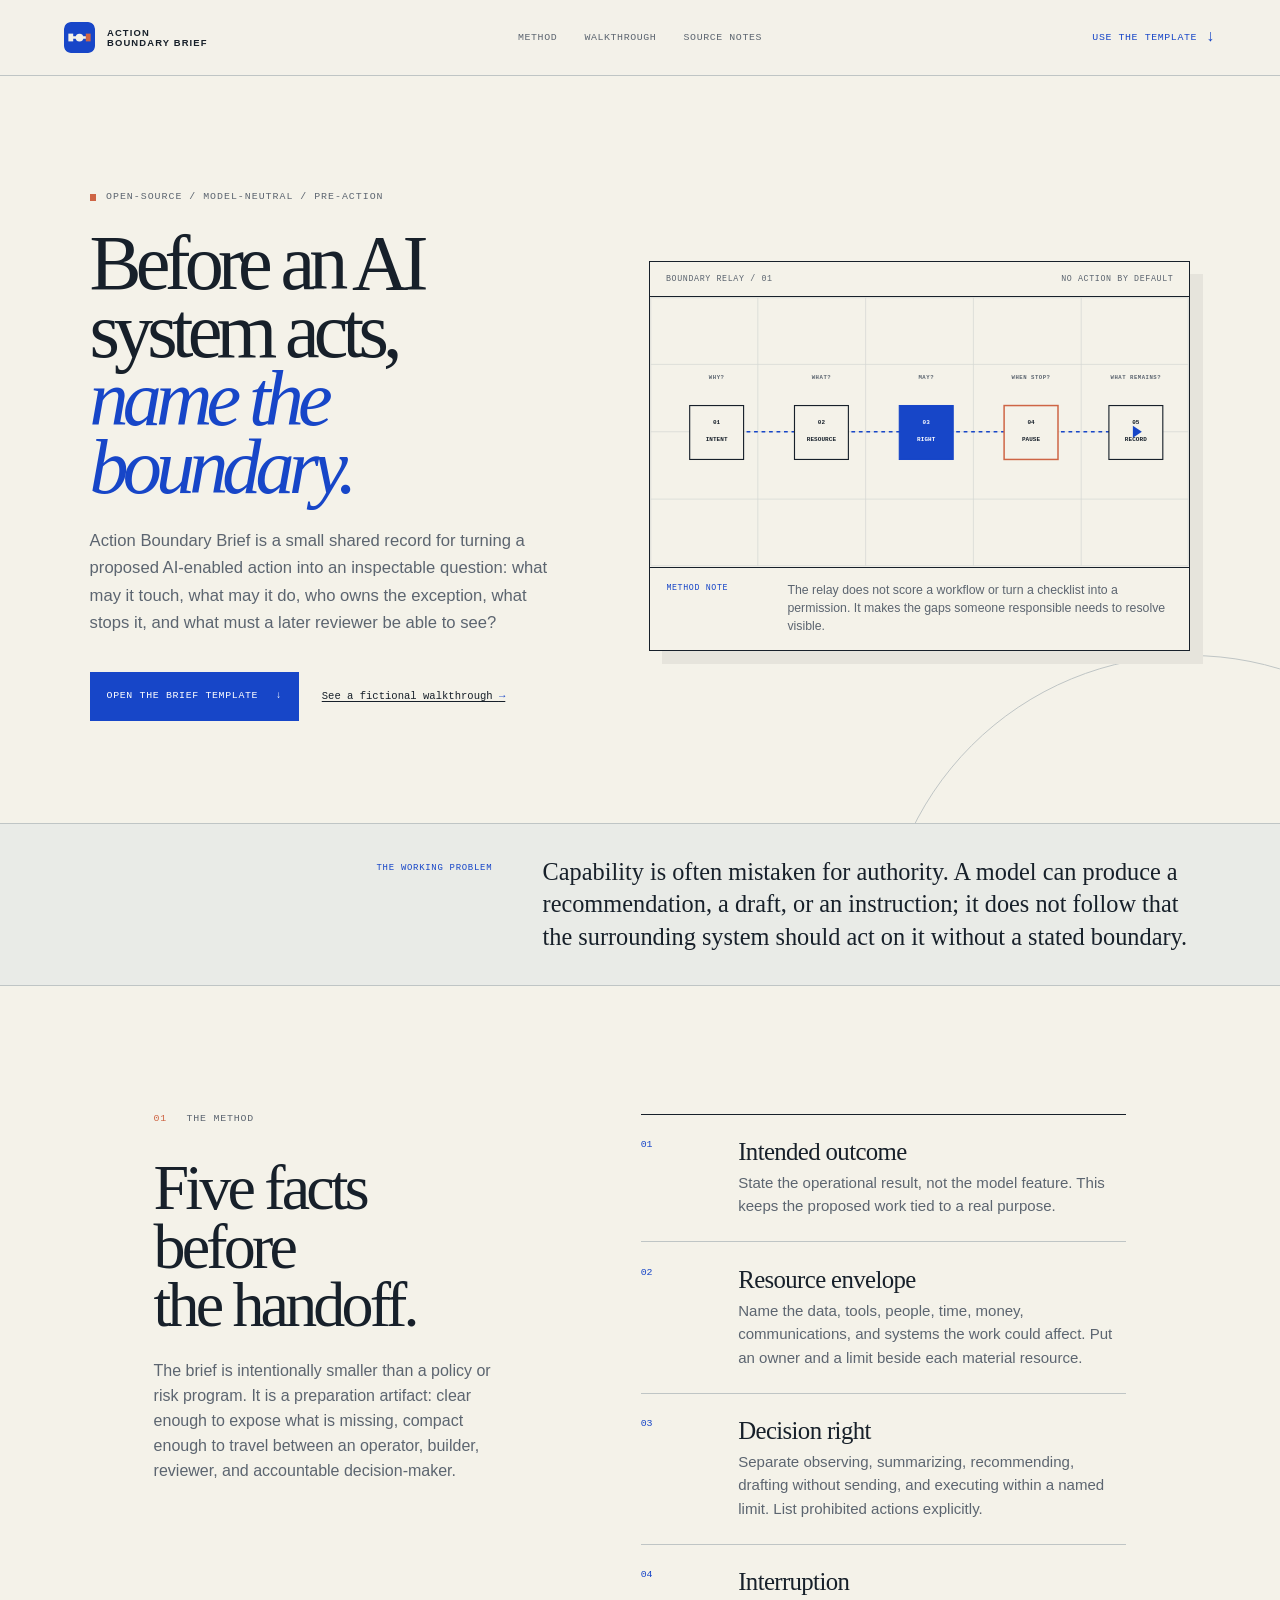
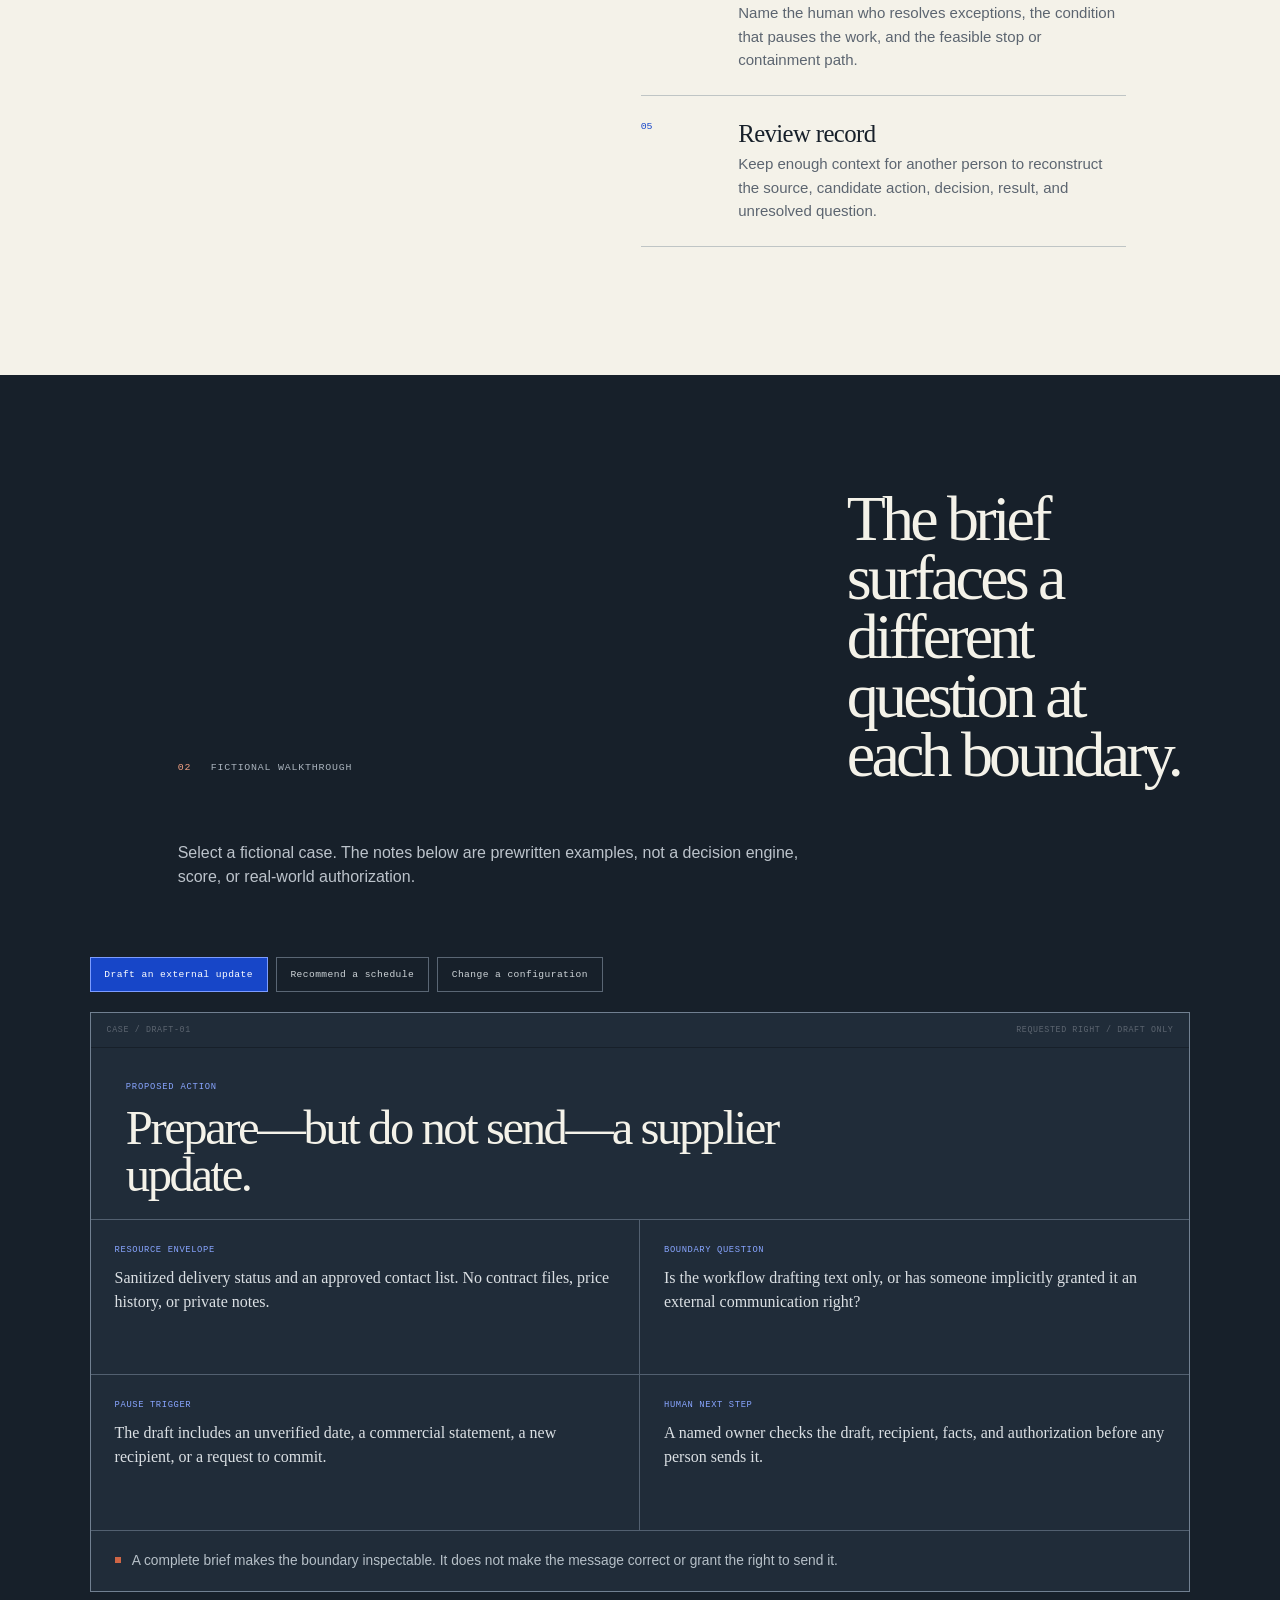
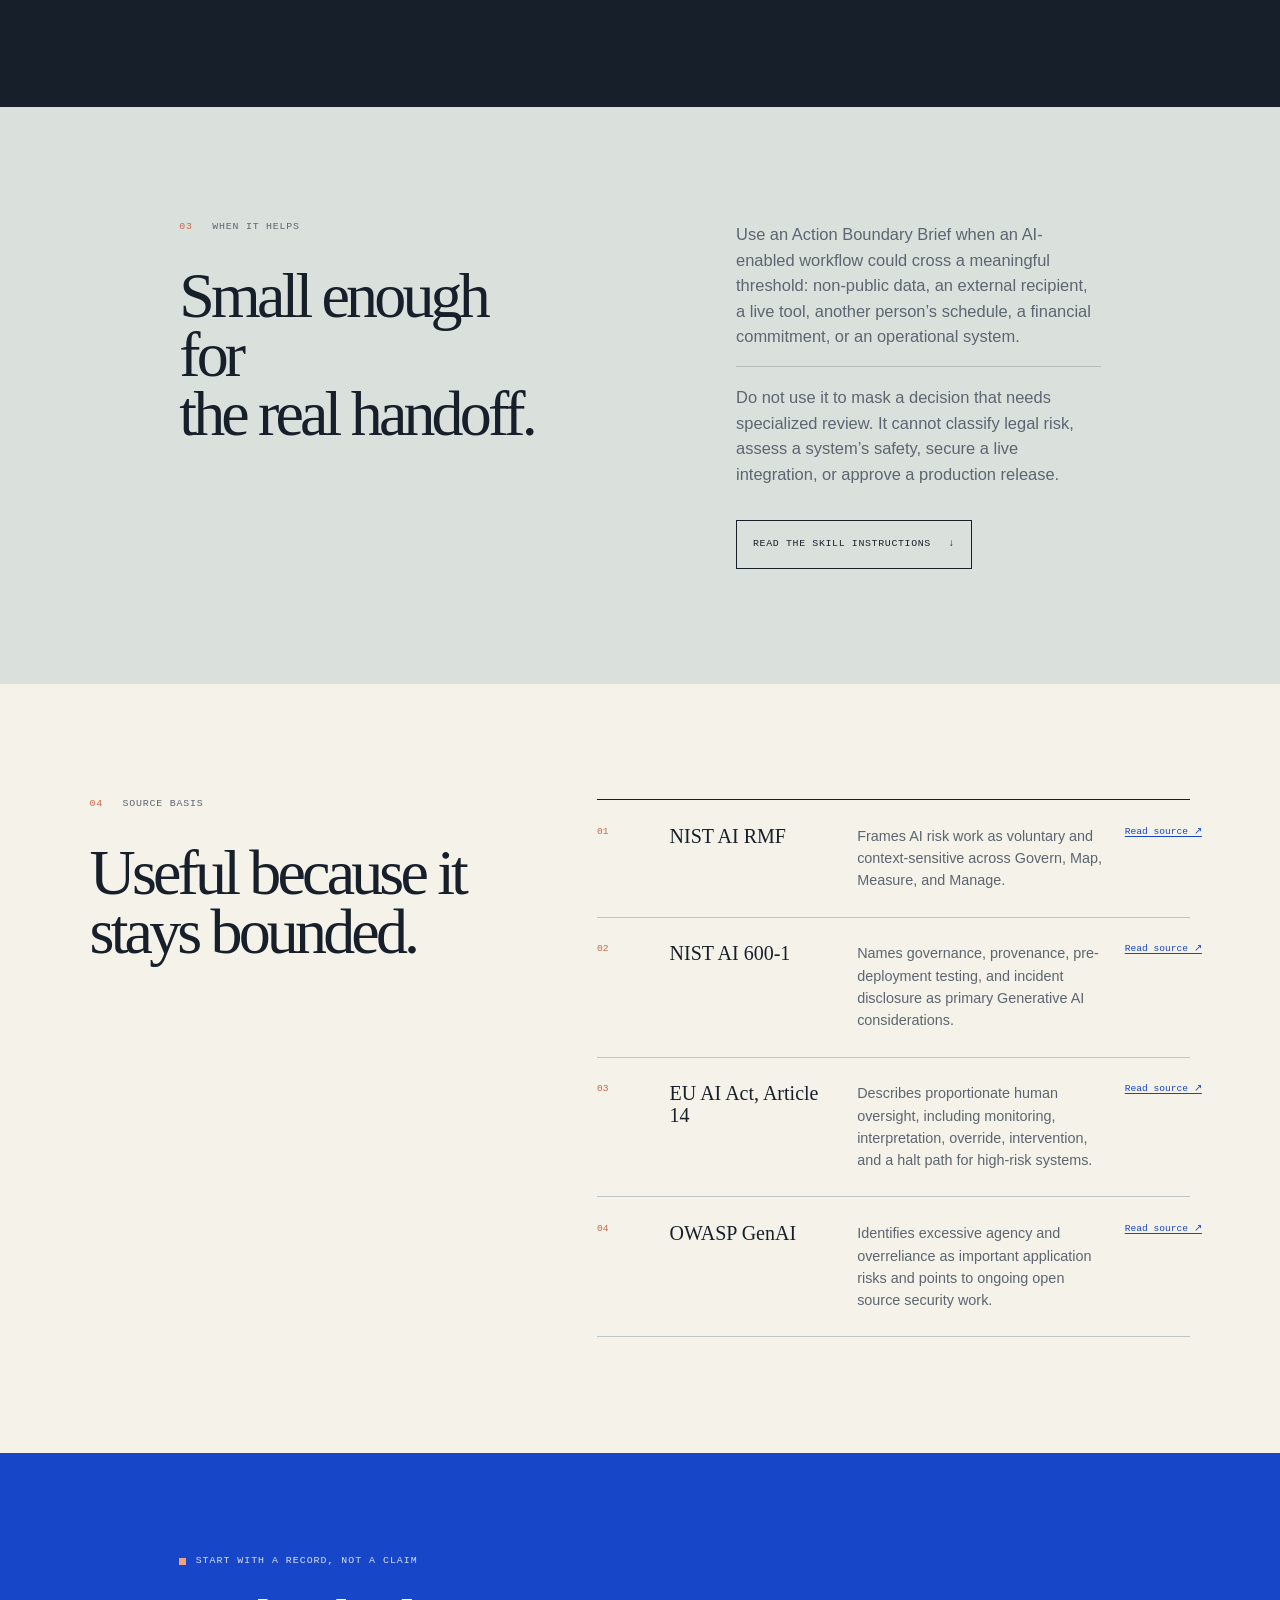
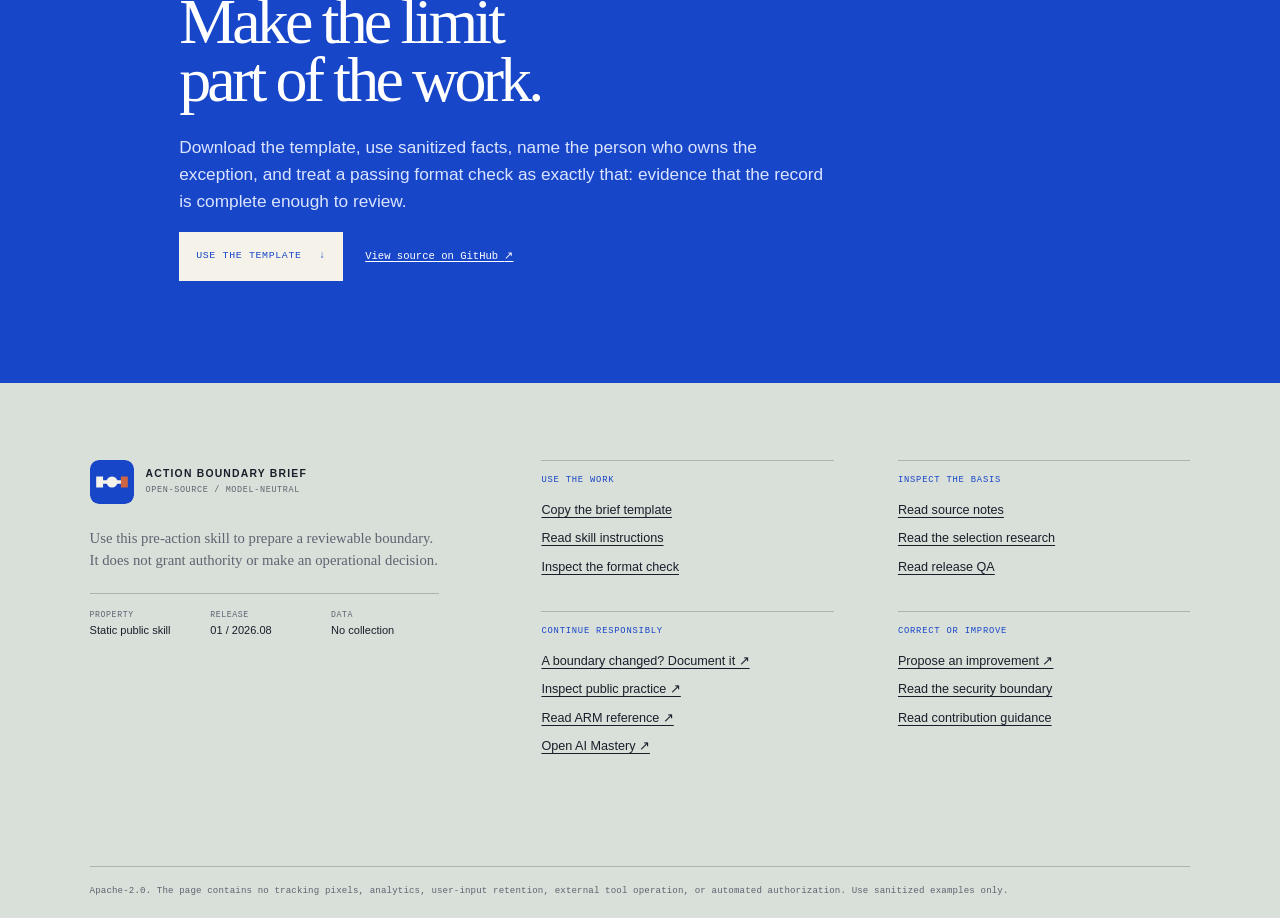
==== commit df5798f7: "Link post-change continuity record" ====
--- a/index.html
+++ b/index.html
@@ -65,7 +65,7 @@
   </main>
   <footer class="site-footer site-footer--operating" aria-label="Action Boundary Brief continuation routes">
     <div class="footer-overview"><a class="footer-identity" href="#top"><img src="favicon.svg" alt="" width="48" height="48"><span><strong>ACTION BOUNDARY BRIEF</strong><small>OPEN-SOURCE / MODEL-NEUTRAL</small></span></a><p>Use this pre-action skill to prepare a reviewable boundary. It does not grant authority or make an operational decision.</p><dl class="release-status"><div><dt>PROPERTY</dt><dd>Static public skill</dd></div><div><dt>RELEASE</dt><dd>01 / 2026.08</dd></div><div><dt>DATA</dt><dd>No collection</dd></div></dl></div>
-    <div class="footer-route-grid"><section><h2>Use the work</h2><a href="templates/action-boundary-brief.md">Copy the brief template</a><a href="SKILL.md">Read skill instructions</a><a href="scripts/validate_boundary_brief.py">Inspect the format check</a></section><section><h2>Inspect the basis</h2><a href="references/source-notes.md">Read source notes</a><a href="research/discovery.md">Read the selection research</a><a href="QA.md">Read release QA</a></section><section><h2>Continue responsibly</h2><a href="https://autonomousresourcemanagement.com/practice/">Inspect public practice ↗</a><a href="https://autonomousresourcemanagement.com/">Read ARM reference ↗</a><a href="https://virtualmase.github.io/ai-mastery/">Open AI Mastery ↗</a></section><section><h2>Correct or improve</h2><a href="https://github.com/virtualmase/action-boundary-brief/issues">Propose an improvement ↗</a><a href="SECURITY.md">Read the security boundary</a><a href="CONTRIBUTING.md">Read contribution guidance</a></section></div>
+    <div class="footer-route-grid"><section><h2>Use the work</h2><a href="templates/action-boundary-brief.md">Copy the brief template</a><a href="SKILL.md">Read skill instructions</a><a href="scripts/validate_boundary_brief.py">Inspect the format check</a></section><section><h2>Inspect the basis</h2><a href="references/source-notes.md">Read source notes</a><a href="research/discovery.md">Read the selection research</a><a href="QA.md">Read release QA</a></section><section><h2>Continue responsibly</h2><a href="https://virtualmase.github.io/ai-change-record/">A boundary changed? Document it ↗</a><a href="https://autonomousresourcemanagement.com/practice/">Inspect public practice ↗</a><a href="https://autonomousresourcemanagement.com/">Read ARM reference ↗</a><a href="https://virtualmase.github.io/ai-mastery/">Open AI Mastery ↗</a></section><section><h2>Correct or improve</h2><a href="https://github.com/virtualmase/action-boundary-brief/issues">Propose an improvement ↗</a><a href="SECURITY.md">Read the security boundary</a><a href="CONTRIBUTING.md">Read contribution guidance</a></section></div>
     <p class="footer-boundary">Apache-2.0. The page contains no tracking pixels, analytics, user-input retention, external tool operation, or automated authorization. Use sanitized examples only.</p>
   </footer>
   <script src="script.js" defer></script>
